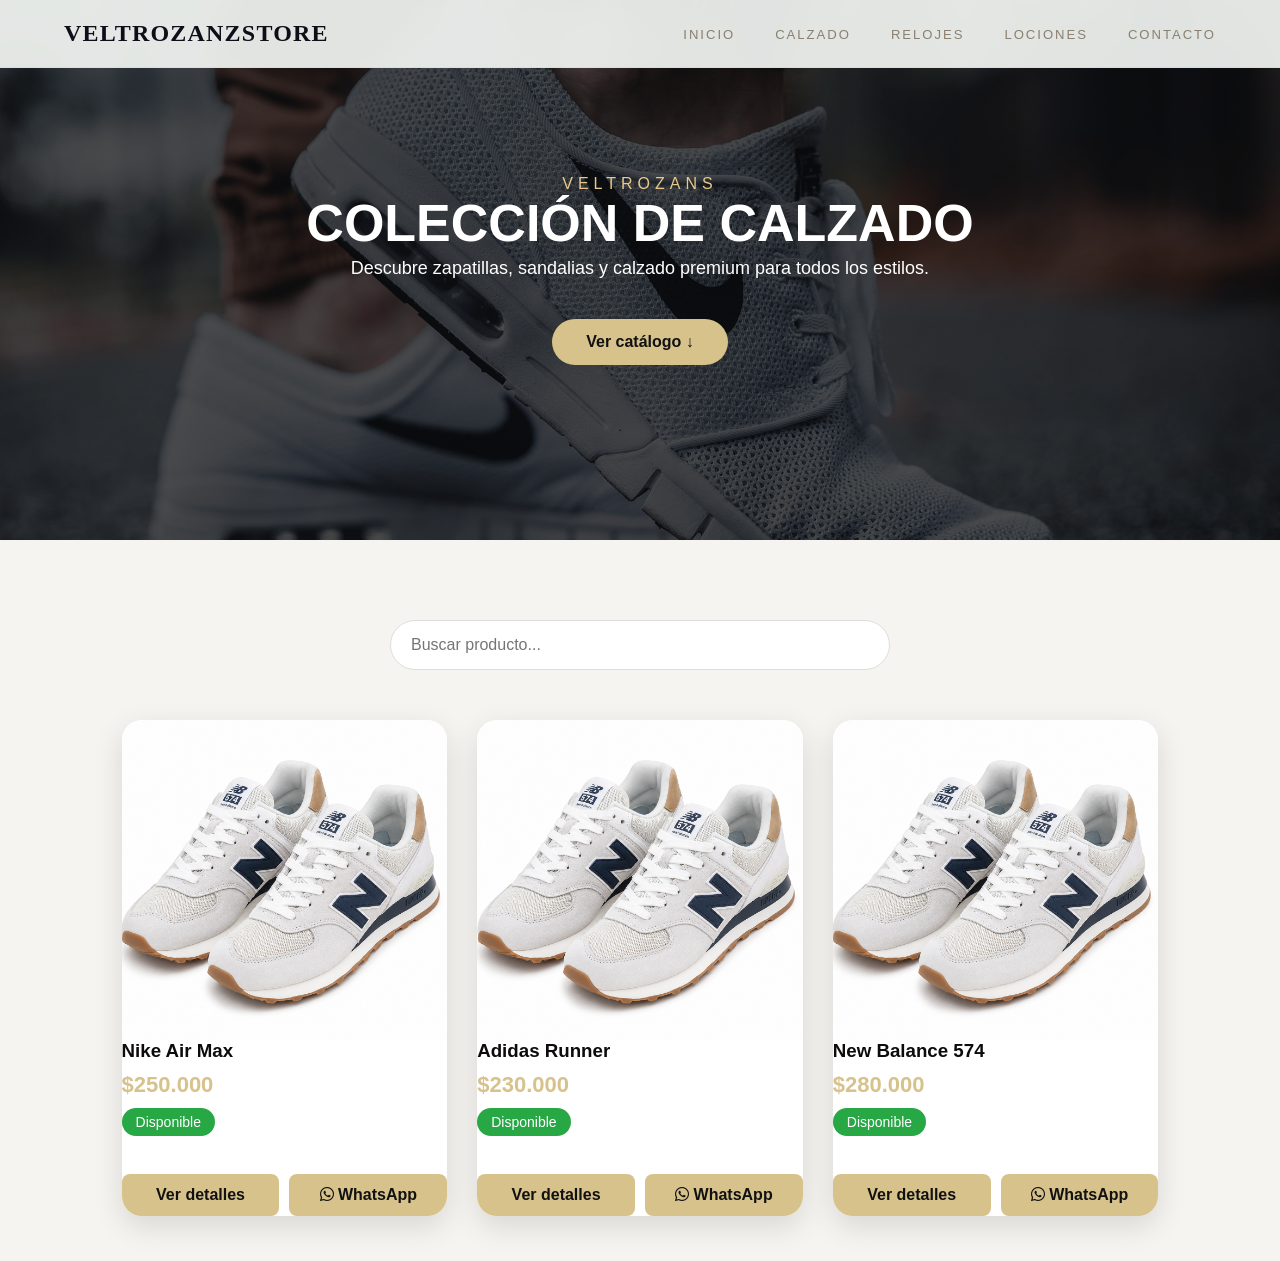
==== calzado.html @ 17fd8019 "Primer commit de VELTROZANS" ====
<!DOCTYPE html>
<html lang="es">

<head>

    <meta charset="UTF-8">

    <meta name="viewport" content="width=device-width, initial-scale=1.0">

    <title>Calzado | Veltrozans</title>

    <link rel="stylesheet" href="style.css">

    <link rel="stylesheet" href="https://cdnjs.cloudflare.com/ajax/libs/font-awesome/6.5.2/css/all.min.css">

</head>

<body>

    <!-- HEADER -->

    <header class="navbar-wrapper">

        <a href="index.html" class="logo">
            VELTROZANZSTORE
        </a>

        <span class="menu-icono" id="menu-btn">
            ☰ Menú
        </span>

        <nav class="navbar" id="menu-nav">

            <ul>

                <li><a href="index.html">Inicio</a></li>

                <li><a href="calzado.html" class="active">Calzado</a></li>

                <li><a href="relojes.html">Relojes</a></li>

                <li><a href="lociones.html">Lociones</a></li>

                <li><a href="contacto.html">Contacto</a></li>

            </ul>

        </nav>

    </header>

    <!-- BANNER -->

    <section class="category-banner">

        <div class="category-content">

            <span>VELTROZANS</span>

            <h1>COLECCIÓN DE CALZADO</h1>

            <p>
                Descubre zapatillas, sandalias y calzado premium para todos los estilos.
            </p>

            <a href="#catalogo" class="btn-banner">
                Ver catálogo ↓
            </a>

        </div>

    </section>

    <!-- CATÁLOGO -->

    <section class="catalogo" id="catalogo">

        <div class="container">

            <div class="buscar">

                <input type="text" placeholder="Buscar producto...">

            </div>

            <div class="productos-grid">

                <article class="producto-card">

                    <img src="images/zapatilla7.png" alt="Nike Air Max">

                    <h3>Nike Air Max</h3>

                    <p>$250.000</p>

                    <span class="disponible">Disponible</span>

                    <div class="producto-btns">

                        <a href="producto.html">Ver detalles</a>

                        <a href="https://wa.me/573145932554?text=Hola,%20quiero%20información%20del%20producto"
                            target="_blank">
                            <i class="fa-brands fa-whatsapp"></i>
                            WhatsApp
                        </a>

                    </div>

                </article>

                <article class="producto-card">

                    <img src="images/zapatilla7.png" alt="Nike Air Max">

                    <h3>Adidas Runner</h3>

                    <p>$230.000</p>

                    <span class="disponible">Disponible</span>

                    <div class="producto-btns">

                        <a href="producto.html">Ver detalles</a>

                        <a href="https://wa.me/573145932554?text=Hola,%20quiero%20información%20del%20producto"
                            target="_blank">
                            <i class="fa-brands fa-whatsapp"></i>
                            WhatsApp
                        </a>

                    </div>

                </article>

                <article class="producto-card">

                    <img src="images/zapatilla7.png" alt="Nike Air Max">

                    <h3>New Balance 574</h3>

                    <p>$280.000</p>

                    <span class="disponible">Disponible</span>

                    <div class="producto-btns">

                        <a href="producto.html">Ver detalles</a>

                        <a href="https://wa.me/573145932554?text=Hola,%20quiero%20información%20del%20producto"
                            target="_blank">
                            <i class="fa-brands fa-whatsapp"></i>
                            WhatsApp
                        </a>

                    </div>

                </article>

            </div>

        </div>

    </section>

    <script src="script.js"></script>

</body>

</html>
---- style.css ----
@import url('https://fonts.googleapis.com/css2?family=Poppins:wght@100;200;300;400;500;600;700;800;900&display=swap');

/* ===== RESET & VARIABLES ===== */
*,
*::before,
*::after {
    margin: 0;
    padding: 0;
    box-sizing: border-box;
}

:root {
    --color-bg: #f6f4f0;
    --color-surface: #e5e6f2;
    --color-card: #ddd9d1;
    --color-accent: #0d0e17;
    --color-accent-light: #e8c98a;
    --color-text: #0e0b0b;
    --color-text-muted: #8a8070;
    --color-border: #71afdc;
    --font-display: 'Playfair Display', serif;
    --font-body: 'DM Sans', sans-serif;
    --transition: all 0.35s cubic-bezier(0.4, 0, 0.2, 1);
}

html {
    scroll-behavior: smooth;
}

body {
    font-family: var(--font-body);
    background-color: var(--color-bg);
    color: var(--color-text);
    overflow-x: hidden;
}

a {
    text-decoration: none;
    color: inherit;
}

img {
    max-width: 100%;
    display: block;
}

.container {
    width: 90%;
    max-width: 1200px;
    margin: 0 auto;
}

/* ===== BOTÓN GLOBAL ===== */
.btn-1 {
    display: inline-block;
    padding: 14px 36px;
    background: transparent;
    border: 1.5px solid var(--color-accent);
    color: var(--color-accent);
    font-family: var(--font-body);
    font-size: 0.85rem;
    font-weight: 500;
    letter-spacing: 0.18em;
    text-transform: uppercase;
    cursor: pointer;
    transition: var(--transition);
    position: relative;
    overflow: hidden;
    color: #111110;
    background: transparent;
}

/*==========================
         CUANDRO RECTANGULAR DEL BOTÓN
===========================*/
.btn-1 {
    background: #d0d6c2;
    color: #202332;
    border: 1px solid #e8c98a;
}

.btn-1::before {
    background: #202332;
}

.btn-1:hover {
    color: #ffffff;
}

.btn-1 span,
.btn-1 {
    position: relative;
    z-index: 1;
}

.btn-1:hover {
    color: var(--color-bg);
}

.btn-1:hover::before {
    transform: translateX(0);
}

/* ===== NAVBAR ===== */
.navbar-wrapper {
    position: fixed;
    top: 0;
    left: 0;
    right: 0;
    z-index: 100;
    padding: 20px 5%;
    display: flex;
    align-items: center;
    justify-content: space-between;
    background: rgba(244, 247, 244, 0.92);
    backdrop-filter: blur(14px);
    -webkit-backdrop-filter: blur(14px);
    border-bottom: 1px solid rgba(176, 196, 216, 0.2);
    transition: var(--transition);
    overflow: visible;
    min-width: 0;
}

.logo {
    font-family: var(--font-display);
    font-size: 1.5rem;
    font-weight: 700;
    color: var(--color-accent);
    letter-spacing: 0.05em;
    z-index: 101;
}

.navbar {
    flex-shrink: 0;
}

.navbar ul {
    list-style: none;
    display: flex;
    gap: 40px;
    flex-wrap: nowrap;
    white-space: nowrap;
}

.navbar ul li a {
    font-size: 0.82rem;
    font-weight: 400;
    letter-spacing: 0.15em;
    text-transform: uppercase;
    color: var(--color-text-muted);
    transition: var(--transition);
    position: relative;
    padding-bottom: 4px;
}

.navbar ul li a::after {
    content: '';
    position: absolute;
    bottom: 0;
    left: 0;
    width: 0;
    height: 1px;
    background: var(--color-accent);
    transition: var(--transition);
}

#menu-toggle {
    position: absolute;
    opacity: 0;
    width: 0;
    height: 0;
    pointer-events: none;
}

/*==========================
        HERO
===========================*/

.header {
    width: 100%;
    min-height: 100vh;
    display: flex;
    justify-content: center;
    align-items: flex-start;
    background:
        linear-gradient(rgba(0, 0, 0, .55), rgba(0, 0, 0, .55)),
        url(images/imagenes/fondo.jpg);
    background-size: cover;
    background-position: center;
    background-repeat: no-repeat;
}

.hero-content {
    position: relative;
    z-index: 2;
    display: flex;
    flex-direction: column;
    justify-content: flex-start;
    align-items: center;
    text-align: center;
    min-height: 100vh;
    padding: 0;
    max-width: 100%;
    width: 100%;
    margin: 0;
}

.hero-logo {
    width: 100%;
    line-height: 0;
    margin-top: 70px;
    /* altura del navbar */
}

.hero-logo img {
    width: 100%;
    max-width: 100%;
    height: auto;
    object-fit: cover;
    display: block;
}

.hero-cta {
    display: flex;
    justify-content: center;
    margin-top: 32px;
}

/* ===== SECCIÓN ZAPATOS ===== */
.shoes {
    position: relative;
    padding: 100px 5%;
    background: var(--color-surface);
    overflow: hidden;
}

.shoes::before {
    content: "";
    position: absolute;
    inset: 0;
    background: url("images/imagenes/fondo-zapatos.jpg") center center;
    background-size: cover;
    background-repeat: no-repeat;
    opacity: .12;
    z-index: 0;
    pointer-events: none;
}

.shoes-container {
    position: relative;
    z-index: 1;
    text-align: center;
}

.section-label {
    display: inline-block;
    font-size: 0.75rem;
    letter-spacing: 0.22em;
    text-transform: uppercase;
    color: var(--color-accent);
    margin-bottom: 16px;
}

.shoes-container h2,
.services-content h2 {
    font-family: var(--font-display);
    font-size: clamp(2rem, 4vw, 3.2rem);
    font-weight: 700;
    margin-bottom: 16px;
    line-height: 1.15;
}

.shoes-container>p,
.services-content>p {
    color: var(--color-text-muted);
    font-size: 1rem;
    max-width: 520px;
    margin: 0 auto 64px;
    line-height: 1.7;
}

/* ===== SLIDER DE ZAPATOS ===== */
.shoes-slider {
    position: relative;
    width: 100%;
    max-width: 560px;
    margin: 0 auto 40px;
}

.slider-track {
    position: relative;
    width: 100%;
    height: 420px;
    border-radius: 20px;
}

.shoes-card {
    position: absolute;
    inset: 0;
    background: var(--color-card);
    border: 1px solid var(--color-border);
    border-radius: 20px;
    padding: 36px 32px 32px;
    text-align: center;
    opacity: 0;
    pointer-events: none;
    transition: opacity 0.65s ease, transform 0.65s ease;
    transform: translateY(12px);
    overflow: hidden;
}

.shoes-card.slide-activa {
    opacity: 1;
    pointer-events: auto;
    transform: translateY(0);
}

.shoes-card:hover {
    box-shadow: 0 20px 48px rgba(7, 7, 7, 0.18);
}

/* ===== IMAGEN EN SLIDER ===== */
.card-img-wrapper {
    width: 100%;
    height: 220px;
    margin: 0 auto 22px;
    overflow: hidden;
    display: flex;
    align-items: center;
    justify-content: center;
    position: relative;
    z-index: 2;
    border-radius: 14px;
}

.shoes-card .card-img {
    width: 100%;
    height: 100%;
    object-fit: contain;
    transition: transform 0.45s ease;
}

.shoes-card:hover .card-img {
    transform: scale(1.06);
}

.shoes-card h3 {
    font-family: var(--font-display);
    font-size: 1.45rem;
    font-weight: 700;
    margin-bottom: 10px;
}

.shoes-card p {
    color: var(--color-text-muted);
    font-size: 0.95rem;
    line-height: 1.65;
}

/* ===== DOTS DEL SLIDER ===== */
.slider-dots {
    display: flex;
    justify-content: center;
    gap: 10px;
    margin-top: 20px;
}

.slider-dot {
    width: 10px;
    height: 10px;
    border-radius: 50%;
    background: var(--color-text-muted);
    cursor: pointer;
    transition: var(--transition);
    border: none;
    padding: 0;
    display: inline-block;
    opacity: 0.5;
}

.slider-dot.activa {
    background: var(--color-accent);
    width: 28px;
    border-radius: 5px;
    opacity: 1;
}

/* ===== BADGE AGOTADO ===== */
.badge-agotado {
    display: none;
    position: absolute;
    top: 14px;
    left: 14px;
    background: #b62e1f;
    color: #fff;
    font-size: 0.72rem;
    font-weight: 700;
    letter-spacing: 0.12em;
    text-transform: uppercase;
    padding: 4px 10px;
    border-radius: 3px;
    z-index: 10;
}

.shoes-card.agotado .badge-agotado {
    display: block;
}

.shoes-card.agotado .card-img-wrapper {
    filter: grayscale(100%);
    opacity: 0.55;
}

.shoes-card.agotado .talla-btn {
    opacity: 0.4;
    cursor: not-allowed;
    pointer-events: none;
}

.shoes-card.agotado .btn-whatsapp {
    background: #9e8c8c;
    cursor: pointer;
}

.shoes-card.agotado .btn-whatsapp:hover {
    background: #e60c0c;
    box-shadow: none;
    transform: none;
}

.shoes-card.agotado {
    border-color: #c0392b55;
}

/* ===== TALLAS ===== */
.tallas {
    margin: 16px 0 12px;
}

.talla-label {
    font-size: 0.78rem;
    letter-spacing: 0.12em;
    text-transform: uppercase;
    color: var(--color-text-muted);
    display: block;
    margin-bottom: 8px;
}

.tallas-group {
    display: flex;
    flex-wrap: wrap;
    gap: 6px;
    justify-content: center;
}

.talla-btn {
    width: 36px;
    height: 36px;
    border: 1.5px solid var(--color-accent);
    background: transparent;
    color: var(--color-accent);
    font-size: 0.78rem;
    font-weight: 600;
    cursor: pointer;
    transition: var(--transition);
    border-radius: 4px;
    font-family: var(--font-body);
}

.talla-btn:hover,
.talla-btn.activa {
    background: var(--color-accent);
    color: var(--color-bg);
}

.talla-alerta {
    font-size: 0.75rem;
    color: #e05c5c;
    margin-top: 6px;
    display: none;
}

.talla-alerta.visible {
    display: block;
}

/* ===== SERVICIOS ===== */
.services {
    padding: 100px 5%;
    background: var(--color-accent);
    position: relative;
    overflow: hidden;
}

.services::before {
    content: '';
    position: absolute;
    inset: 0;
    background: radial-gradient(ellipse at center, rgba(232, 201, 138, 0.08) 0%, transparent 70%);
    pointer-events: none;
}

.services-content {
    text-align: center;
    position: relative;
    z-index: 1;
}

.services-content .section-label {
    color: var(--color-accent-light);
}

.services-content h2 {
    color: #fff;
}

.services-content>p {
    color: rgba(255, 255, 255, 0.6);
    max-width: 520px;
    margin: 0 auto 40px;
}

.services-group {
    display: grid;
    grid-template-columns: repeat(3, 1fr);
    gap: 24px;
    margin: 56px 0;
}

.service-card {
    padding: 48px 32px;
    border: 1px solid rgba(232, 201, 138, 0.25);
    background: rgba(255, 255, 255, 0.04);
    transition: var(--transition);
    position: relative;
    overflow: hidden;
    border-radius: 2px;
}

.service-card::before {
    content: '';
    position: absolute;
    bottom: 0;
    left: 0;
    right: 0;
    height: 2px;
    background: var(--color-accent-light);
    transform: scaleX(0);
    transition: var(--transition);
}

.service-card:hover {
    background: rgba(232, 201, 138, 0.08);
    border-color: rgba(232, 201, 138, 0.5);
    transform: translateY(-6px);
}

.service-card:hover::before {
    transform: scaleX(1);
}

.service-icon {
    width: 52px;
    height: 52px;
    margin: 0 auto 24px;
    opacity: 0.9;
    transition: var(--transition);
    filter: invert(80%) sepia(40%) saturate(400%) hue-rotate(5deg);
}

.service-card:hover .service-icon {
    opacity: 1;
    transform: scale(1.1);
}

.service-card h3 {
    font-family: var(--font-display);
    font-size: 1.15rem;
    font-weight: 600;
    letter-spacing: 0.05em;
    color: #fff;
}

/* ===== BARRA INFERIOR PEQUEÑA ===== */
.footer {
    padding: 40px 5%;
    border-top: 1px solid rgba(232, 201, 138, 0.2);

    background: linear-gradient(180deg,
            #4242c4 0%,
            #e2e3e7 100%);
}

.footer-logo {
    font-family: var(--font-display);
    font-size: 1.4rem;
    font-weight: 700;
    color: var(--color-accent-light);
    letter-spacing: 0.1em;
}

/*===TEXTO DE COPYRIGHT===*/
.footer p {
    font-size: 0.8rem;
    color: rgba(8, 8, 8, 0.6);
}

/* ===== TEXTO DE VISITAS ===== */
.footer-visitas {
    font-size: 0.85rem;
    color: rgba(14, 4, 4, 0.6);
    letter-spacing: 0.08em;

}

.footer-visitas span {
    color: var(--color-accent-light);
    font-weight: 700;
    font-size: 1rem;
}

/* ===== BOTÓN WHATSAPP ===== */
.shoes-card .btn-whatsapp {
    display: flex;
    align-items: center;
    justify-content: center;
    gap: 8px;
    width: 100%;
    margin-top: 16px;
    padding: 12px;
    background: #25D366;
    color: #fff;
    font-size: 0.8rem;
    font-weight: 600;
    letter-spacing: 0.05em;
    border-radius: 4px;
    transition: background 0.3s, transform 0.2s;
    cursor: pointer;
}

.shoes-card .btn-whatsapp:hover {
    background: #1ebe5d;
    transform: translateY(-2px);
    box-shadow: 0 8px 20px rgba(37, 211, 102, 0.35);
}

.shoes-card .btn-whatsapp svg {
    fill: #fff;
    flex-shrink: 0;
}

/* ===== ANIMACIONES ===== */
@keyframes fadeUp {
    from {
        opacity: 0;
        transform: translateY(30px)
    }

    to {
        opacity: 1;
        transform: translateY(0)
    }
}

@keyframes fadeIn {
    from {
        opacity: 0
    }

    to {
        opacity: 0.9
    }
}

@keyframes lineGrow {
    from {
        height: 0
    }

    to {
        height: 160px
    }
}

/* ===== RESPONSIVE ===== */
@media (max-width: 900px) {

    .services-group {
        grid-template-columns: repeat(2, 1fr);
    }

    .hero-image {
        display: none;
    }

    .hero-content {
        max-width: 100%;
    }
}

/* FUERA del @media — línea antes del 240 */
.menu-icono {
    display: none;
}

@media (max-width: 640px) {
    .menu-icono {
        display: block;
        cursor: pointer;
    }

    .navbar-wrapper {
        padding: 14px 5%;
    }

    .navbar {
        position: fixed;
        top: 0;
        right: -100%;
        width: 75%;
        height: 100vh;
        background: var(--color-surface);
        border-left: 1px solid var(--color-border);
        display: flex;
        align-items: center;
        justify-content: center;
        transition: var(--transition);
        z-index: 200;        /* ← antes era 100, ahora 200 */
    }

    .navbar ul {
        flex-direction: column;
        gap: 32px;
        text-align: center;
    }

    .navbar ul li a {
        font-size: 1rem;
    }

    .services-group {
        grid-template-columns: 1fr;
    }

    .slider-track {
        height: 370px;
    }

    .card-img-wrapper {
        height: 180px;
    }

    .footer {
        flex-direction: column;
        gap: 12px;
        text-align: center;
    }
}

/* ===== BOTÓN FLOTANTE WHATSAPP ===== */
.whatsapp-float {
    position: fixed;
    bottom: 28px;
    right: 28px;
    width: 60px;
    height: 60px;
    background: #25D366;
    border-radius: 50%;
    display: flex;
    align-items: center;
    justify-content: center;
    box-shadow: 0 4px 20px rgba(37, 211, 102, 0.5);
    z-index: 999;
    transition: transform 0.3s ease, box-shadow 0.3s ease;
}

.whatsapp-float:hover {
    transform: scale(1.1);
    box-shadow: 0 6px 28px rgba(37, 211, 102, 0.7);
}

/*==============================
    NUESTRA COLECCIÓN
==============================*/

.collection {
    padding: 100px 5%;
    background: #f8f6f2;
}

.collection .container {
    max-width: 1200px;
    margin: auto;
}

.collection h2 {
    font-size: 48px;
    margin: 15px 0;
    color: #111;
}

.collection-text {
    font-size: 18px;
    color: #6b6b6b;
    max-width: 650px;
    line-height: 1.7;
}

.collection-grid {
    margin-top: 70px;
    display: grid;
    grid-template-columns: repeat(3, 1fr);
    gap: 30px;
}

.collection-card {
    position: relative;
    height: 420px;
    border-radius: 18px;
    overflow: hidden;
    text-decoration: none;
    box-shadow: 0 18px 35px rgba(0, 0, 0, .12);
    transition: .4s ease;
}

.collection-card img {
    width: 100%;
    height: 100%;
    object-fit: cover;
    transition: .5s ease;
}

.collection-overlay {
    position: absolute;
    inset: 0;
    display: flex;
    flex-direction: column;
    justify-content: flex-end;
    padding: 30px;
    background: linear-gradient(transparent 30%,
            rgba(0, 0, 0, .78));
}

.collection-overlay h3 {
    color: #fff;
    font-size: 34px;
    margin-bottom: 8px;
}

.collection-overlay p {
    color: #ddd;
    margin-bottom: 12px;
}

.collection-overlay span {
    color: #e8c98a;
    font-weight: 600;
    letter-spacing: 1px;
}

.collection-card:hover {
    transform: translateY(-10px);
}

.collection-card:hover img {
    transform: scale(1.08);
}

@media(max-width:900px) {

    .collection-grid {
        grid-template-columns: 1fr;
    }

    .collection-card {
        height: 320px;
    }
}

/*====================================
        BANNER CATEGORÍA
=====================================*/

.category-banner {

    height: 45vh;

    background:
        linear-gradient(rgba(0, 0, 0, .45), rgba(0, 0, 0, .45)),
        url("images/calzado1.jpg") center center/cover;
    position: relative;

    display: flex;

    justify-content: center;

    align-items: center;

}

.category-banner::before {

    content: "";

    position: absolute;

    inset: 0;

    background: rgba(0, 0, 0, .45);

}

.category-content {

    position: relative;

    text-align: center;

    color: #fff;

    z-index: 2;

}

.category-content span {

    letter-spacing: 5px;

    text-transform: uppercase;

    color: #e8c98a;

}

.category-content h1{
    font-size:52px;
}

.category-content p{
    font-size:18px;
}

/*==================================================
        BANNER CATEGORÍA
==================================================*/

.category-banner {

    height: 60vh;

    background:
        linear-gradient(rgba(0, 0, 0, .45), rgba(0, 0, 0, .45)),
        url("images/calzado1.jpg");

    background-size: cover;

    background-position: center;

    display: flex;

    justify-content: center;

    align-items: center;

}

.category-content {

    text-align: center;

    color: #fff;

}

.category-content span {

    color: #e8c98a;

    letter-spacing: 5px;

    text-transform: uppercase;

}

.category-content p {

    max-width: 650px;

    font-size: 18px;

    margin: auto;

    line-height: 1.7;

}

.btn-banner{

    display:inline-block;

    margin-top:35px;

    padding:14px 34px;

    background:#d6c28a;

    color:#111;

    text-decoration:none;

    border-radius:40px;

    font-weight:600;

    transition:.3s;

}

.btn-banner:hover{

    background:#fff;

    transform:translateY(-3px);

}
.catalogo{
    padding:45px 5%;
}

.catalogo-header{

    text-align:center;

    margin-bottom:40px;

}

.catalogo-header h2{

    font-size:42px;

    margin:15px 0;

}

.catalogo-header p{

    color:#777;

}

.buscar{

    max-width:500px;

    margin:35px auto;

}

.buscar input{

    width:100%;

    padding:15px 20px;

    border:1px solid #ddd;

    border-radius:40px;

    font-size:16px;

    outline:none;

}

.filtros{

    display:flex;

    justify-content:center;

    gap:15px;

    flex-wrap:wrap;

    margin-top:30px;

}

.filtro-btn{

    padding:12px 24px;

    border:none;

    background:#eee;

    border-radius:40px;

    cursor:pointer;

    transition:.3s;

}

.filtro-btn:hover{

    background:#d6c28a;

    color:#fff;

}

.filtro-btn.active{

    background:#d6c28a;

    color:#fff;

}

.productos-grid{
    display:grid;
    grid-template-columns:repeat(auto-fit,minmax(300px,1fr));
    gap:30px;
    margin-top:50px;
}

.producto-card{
    background:#fff;
    border-radius:20px;
    overflow:hidden;
    box-shadow:0 10px 30px rgba(0,0,0,.12);
    transition:.3s;
}

.producto-card img{
    width:100%;
    height:320px;
    object-fit:cover;
    display:block;
}

.producto-info{
    padding:20px;
}

.producto-info h3{
    font-size:28px;
    margin-bottom:10px;
}

.producto-info p{
    margin:8px 0;
}

.producto-btns{
    display:flex;
    gap:10px;
    margin-top:20px;
}

.producto-btns a{
    flex:1;
    text-align:center;
    text-decoration:none;
    padding:12px;
    border-radius:8px;
    background:#d6c28a;
    color:#111;
    font-weight:600;
}

/*===COLOR DE PRECIO DE PRODUCTO TENIS===*/
.producto-card p{

    font-size:22px;

    color:#d6c28a;

    font-weight:700;

    margin:10px 0;

}

/*===BOTÓN DISPONIBLE ===*/
.disponible{

    display:inline-block;

    padding:6px 14px;

    background:#28a745;

    color:#fff;

    border-radius:30px;

    font-size:14px;

    margin-bottom:18px;

}

.producto-info{

    padding:22px;

}

.producto-detalle{

    width:90%;

    max-width:1200px;

    margin:80px auto;

    display:grid;

    grid-template-columns:1fr 1fr;

    gap:60px;

    align-items:center;

}

.producto-imagen img{

    width:100%;

    border-radius:20px;

    box-shadow:0 15px 35px rgba(0,0,0,.15);

}

.marca{

    color:#d6c28a;

    letter-spacing:4px;

    font-weight:bold;

}

.producto-info h1{

    font-size:50px;

    margin:20px 0;

}

.producto-info h2{

    color:#d6c28a;

    margin-bottom:20px;

}

.tallas{

    display:flex;

    gap:10px;

    margin:20px 0;

    flex-wrap:wrap;

}

.tallas button{

    width:50px;

    height:50px;

    border:1px solid #ccc;

    background:#fff;

    cursor:pointer;

    border-radius:10px;

    transition:.3s;

}

.tallas button:hover{

    background:#d6c28a;

    color:#fff;

}

.btn-whatsapp{

    display:inline-block;

    margin-top:30px;

    background:#25D366;

    color:#fff;

    padding:16px 35px;

    border-radius:40px;

    text-decoration:none;

    font-weight:bold;

}
.tallas button.activa{

    background:#53cc59;

    color:#0e0d0d;

    border-color:#f3b50b;

}
.tallas button:hover{

    background:#d6c28a;

    color:#fff;

}

/* En la sección de producto-detalle */
.producto-detalle .talla-btn {
    width: 50px;
    height: 50px;
    border: 1px solid #ccc;
    background: #fff;
    cursor: pointer;
    border-radius: 10px;
    transition: .3s;
    font-size: 0.9rem;
    font-weight: 600;
}

.producto-detalle .talla-btn:hover,
.producto-detalle .talla-btn.activa {
    background: #d6c28a;
    color: #fff;
    border-color: #d6c28a;
}
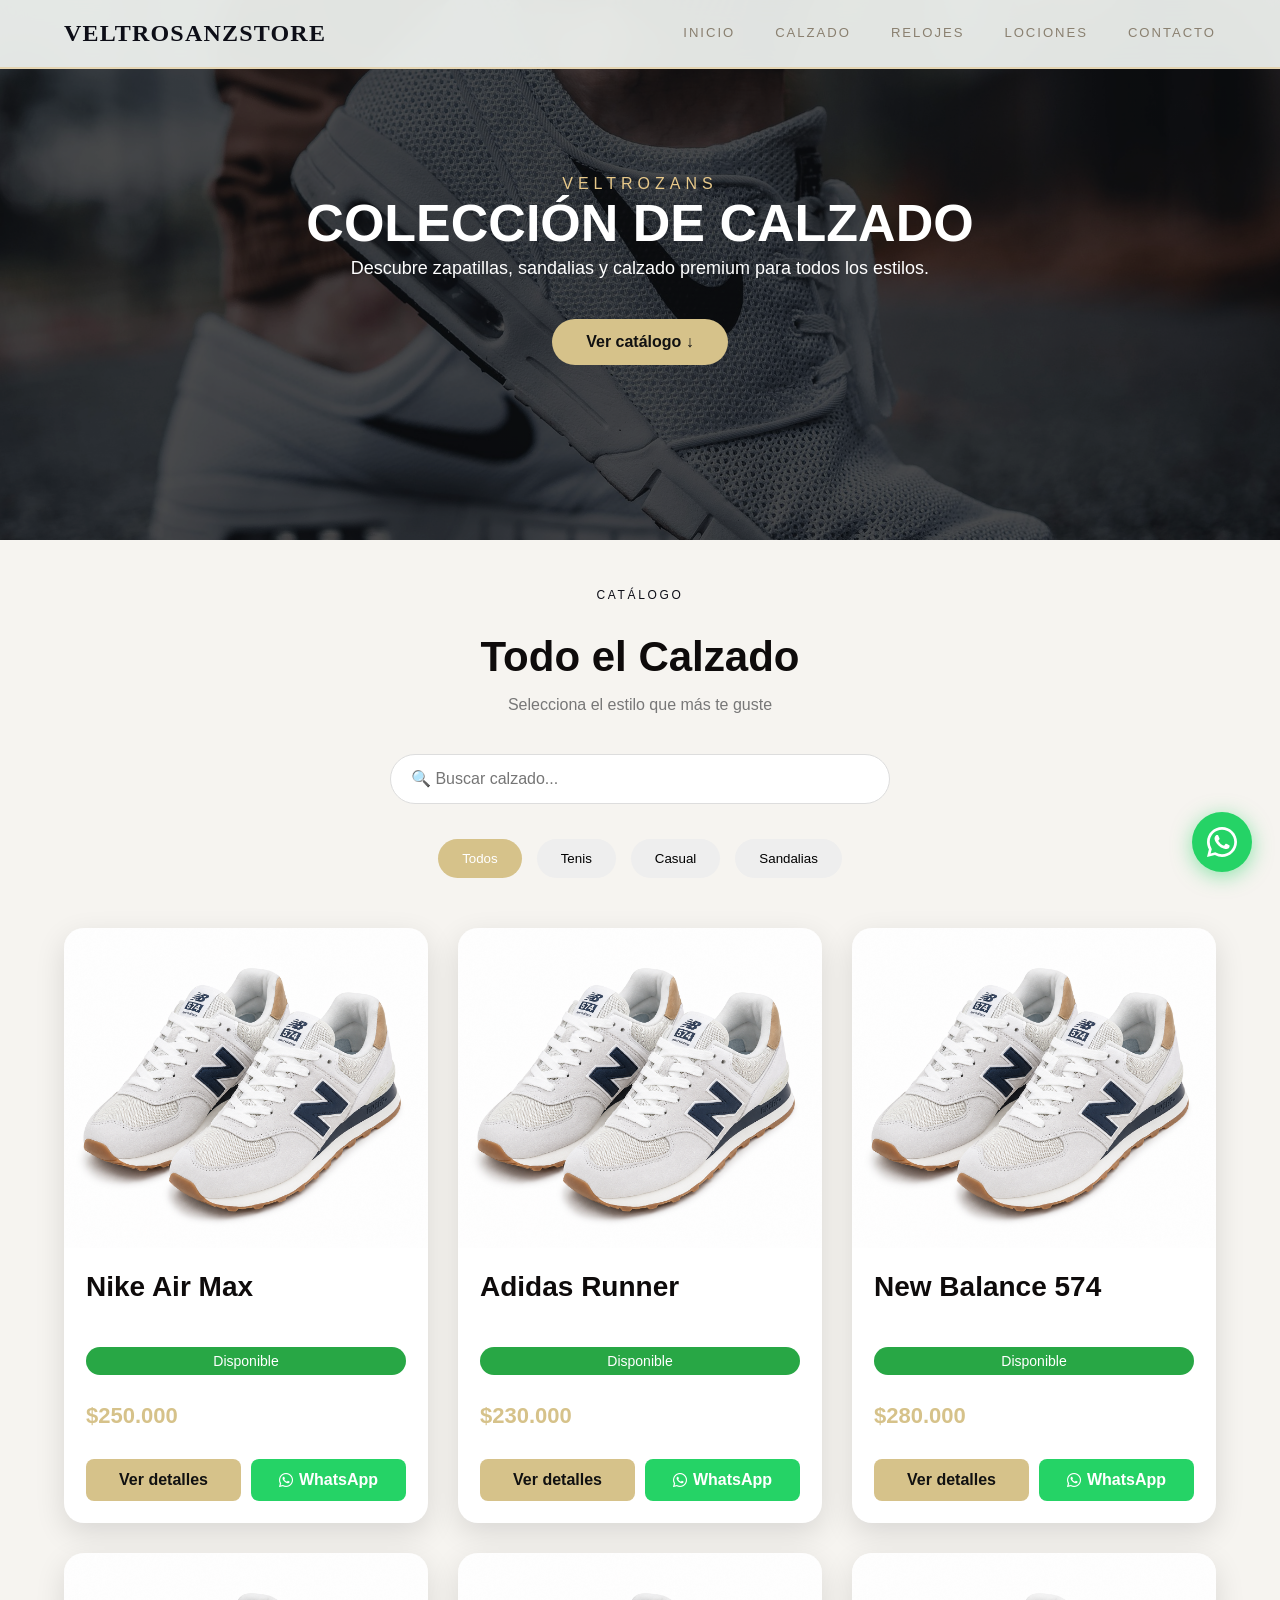
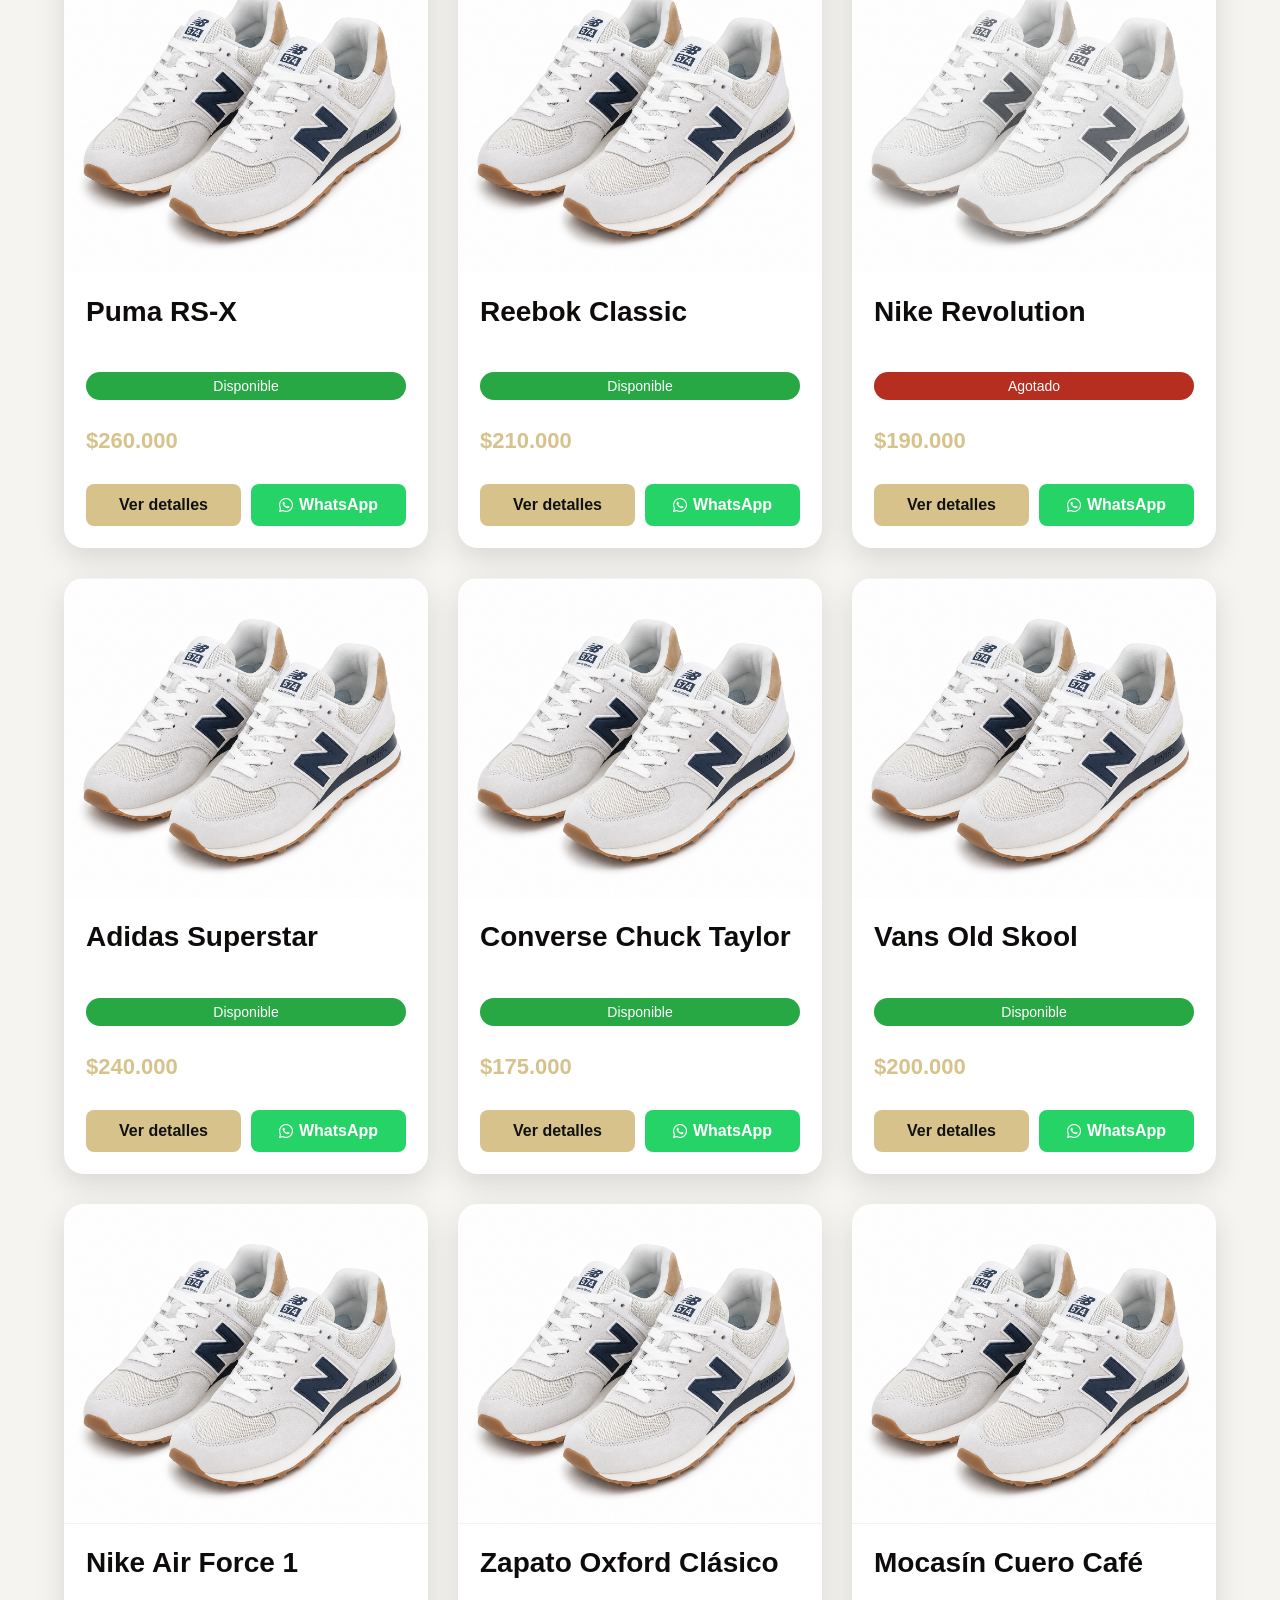
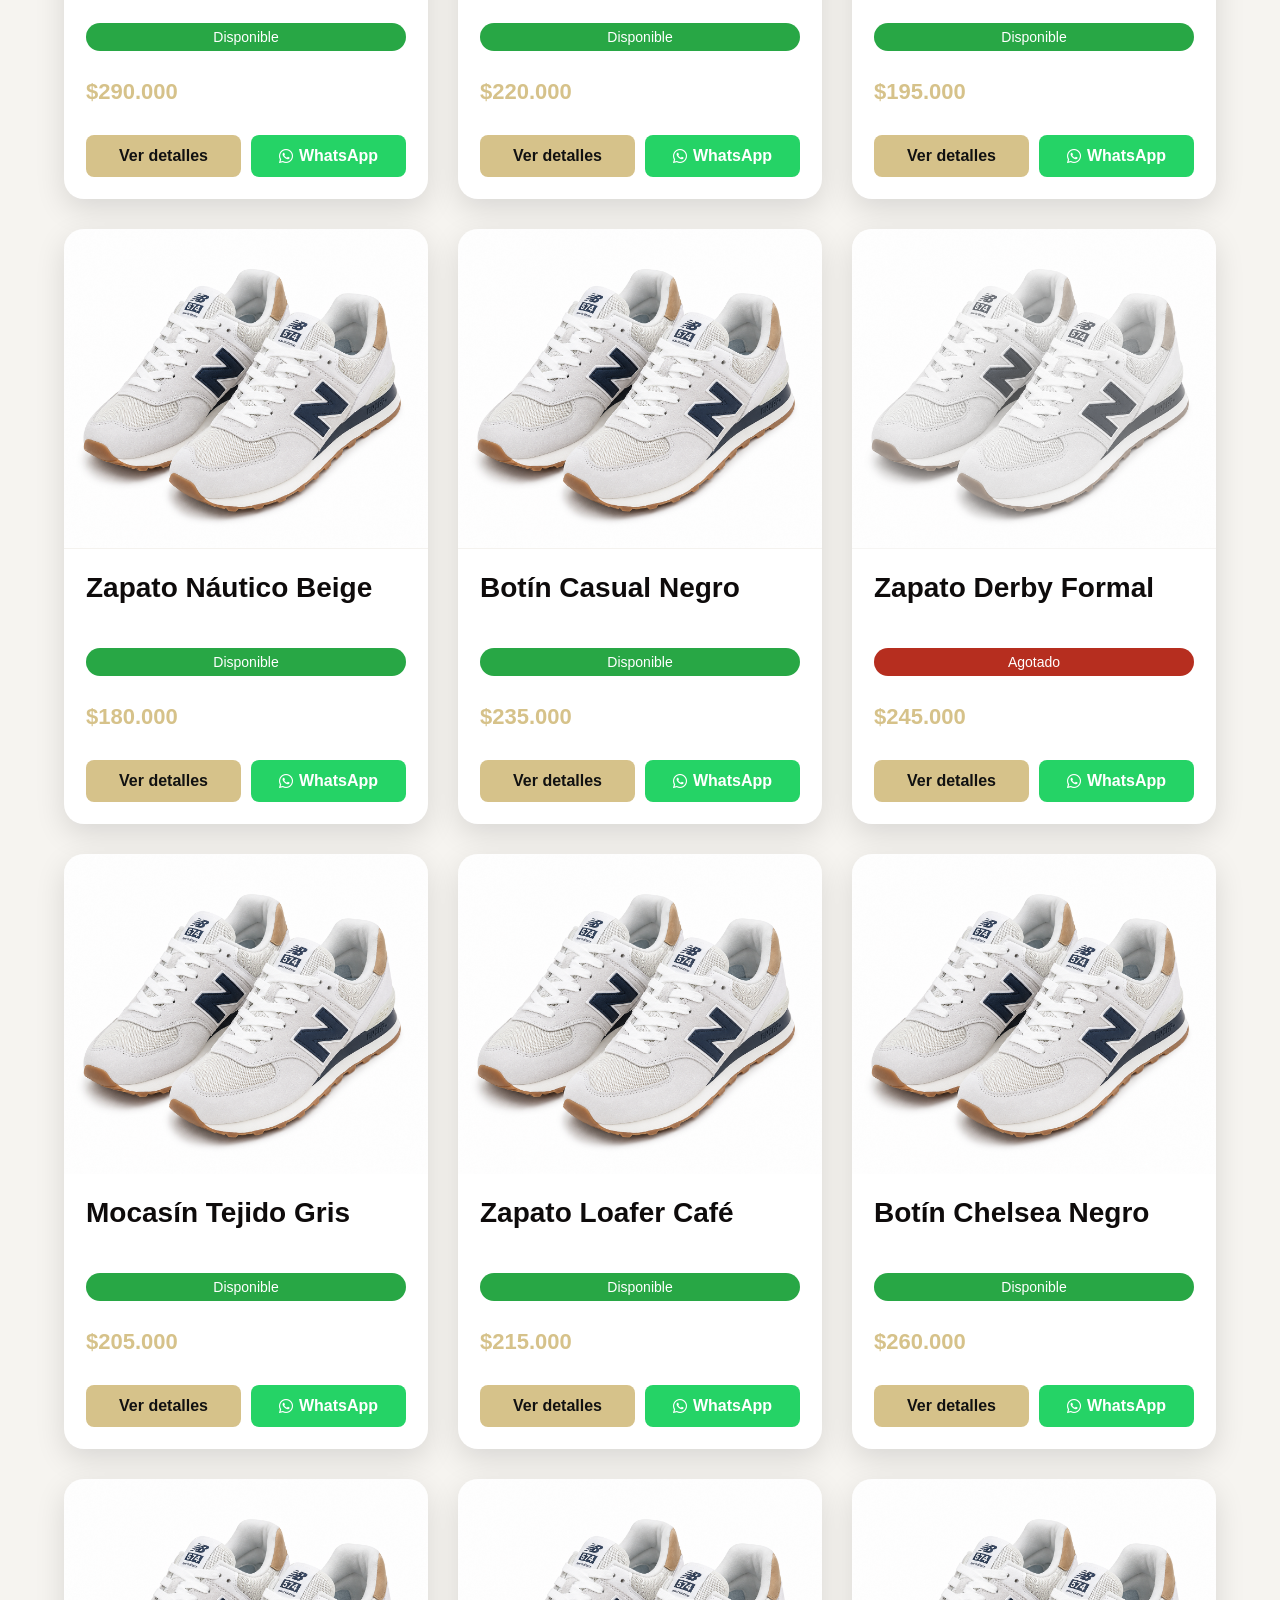
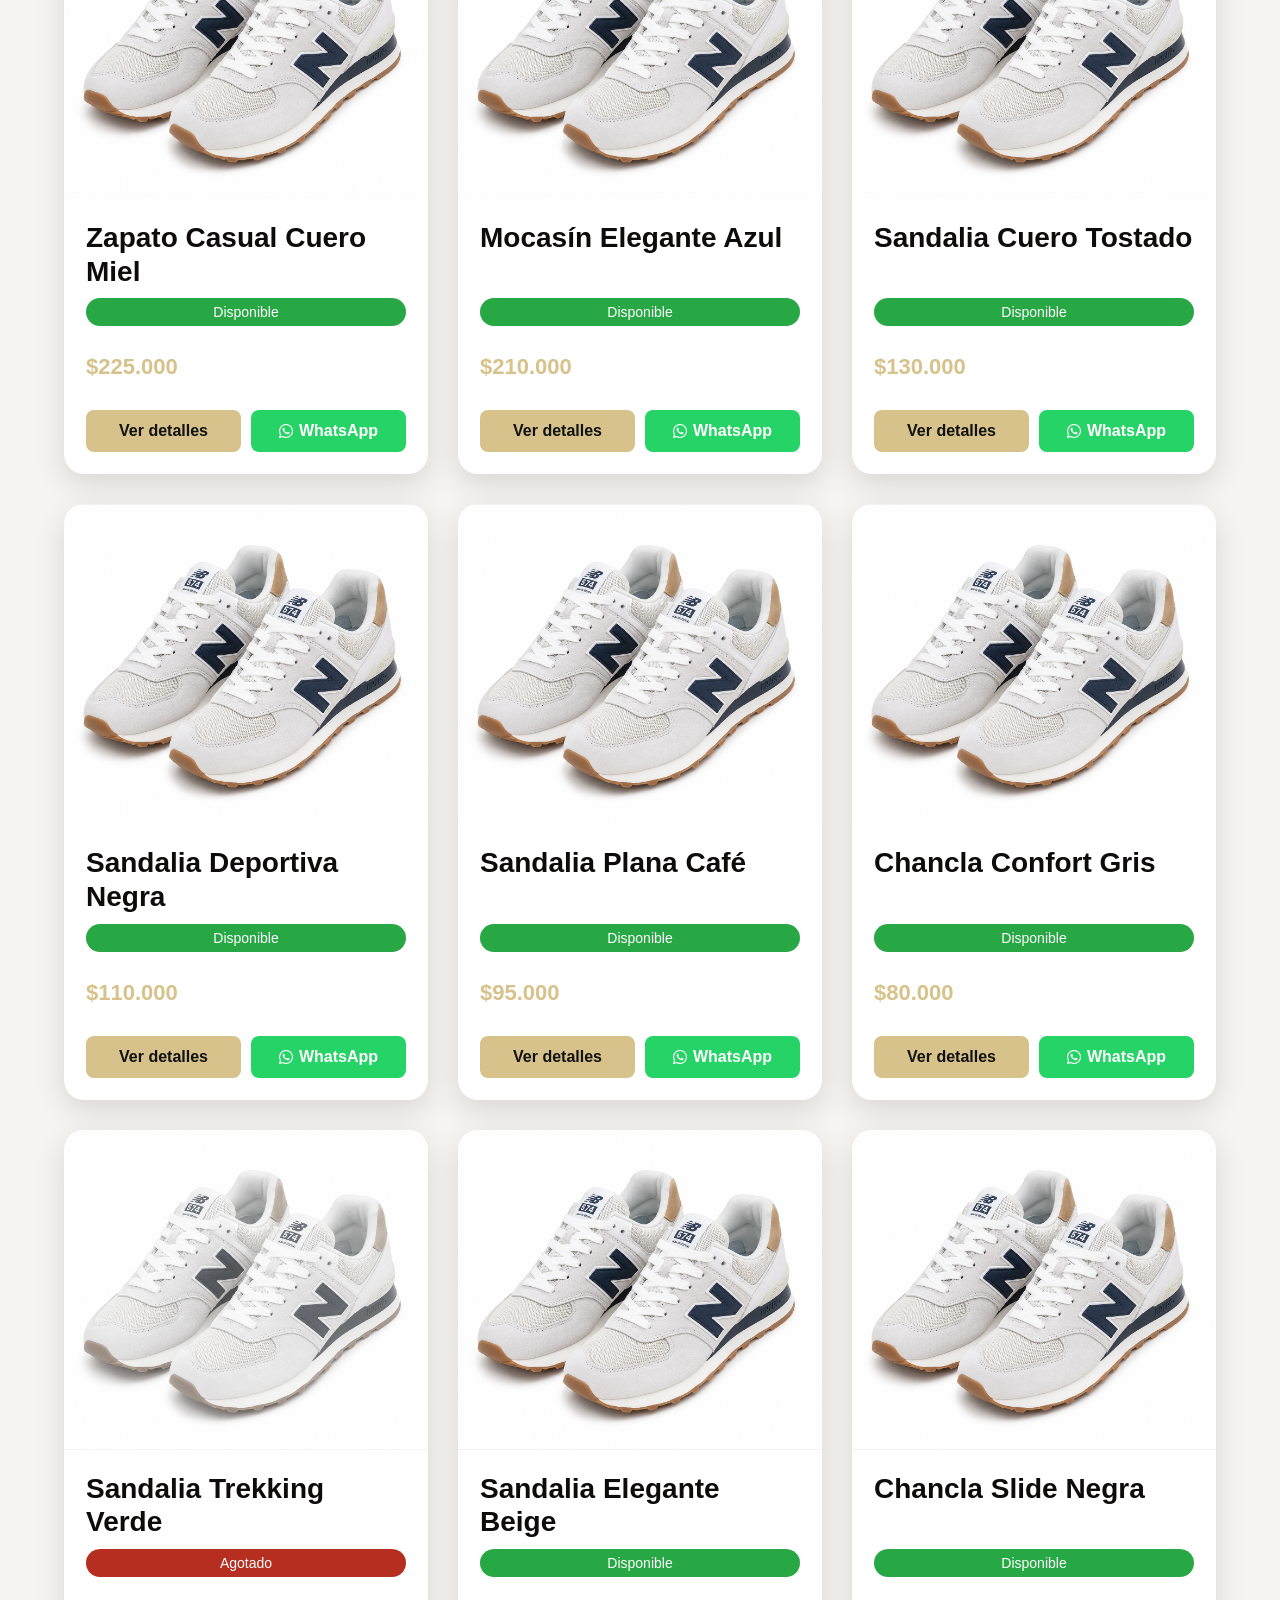
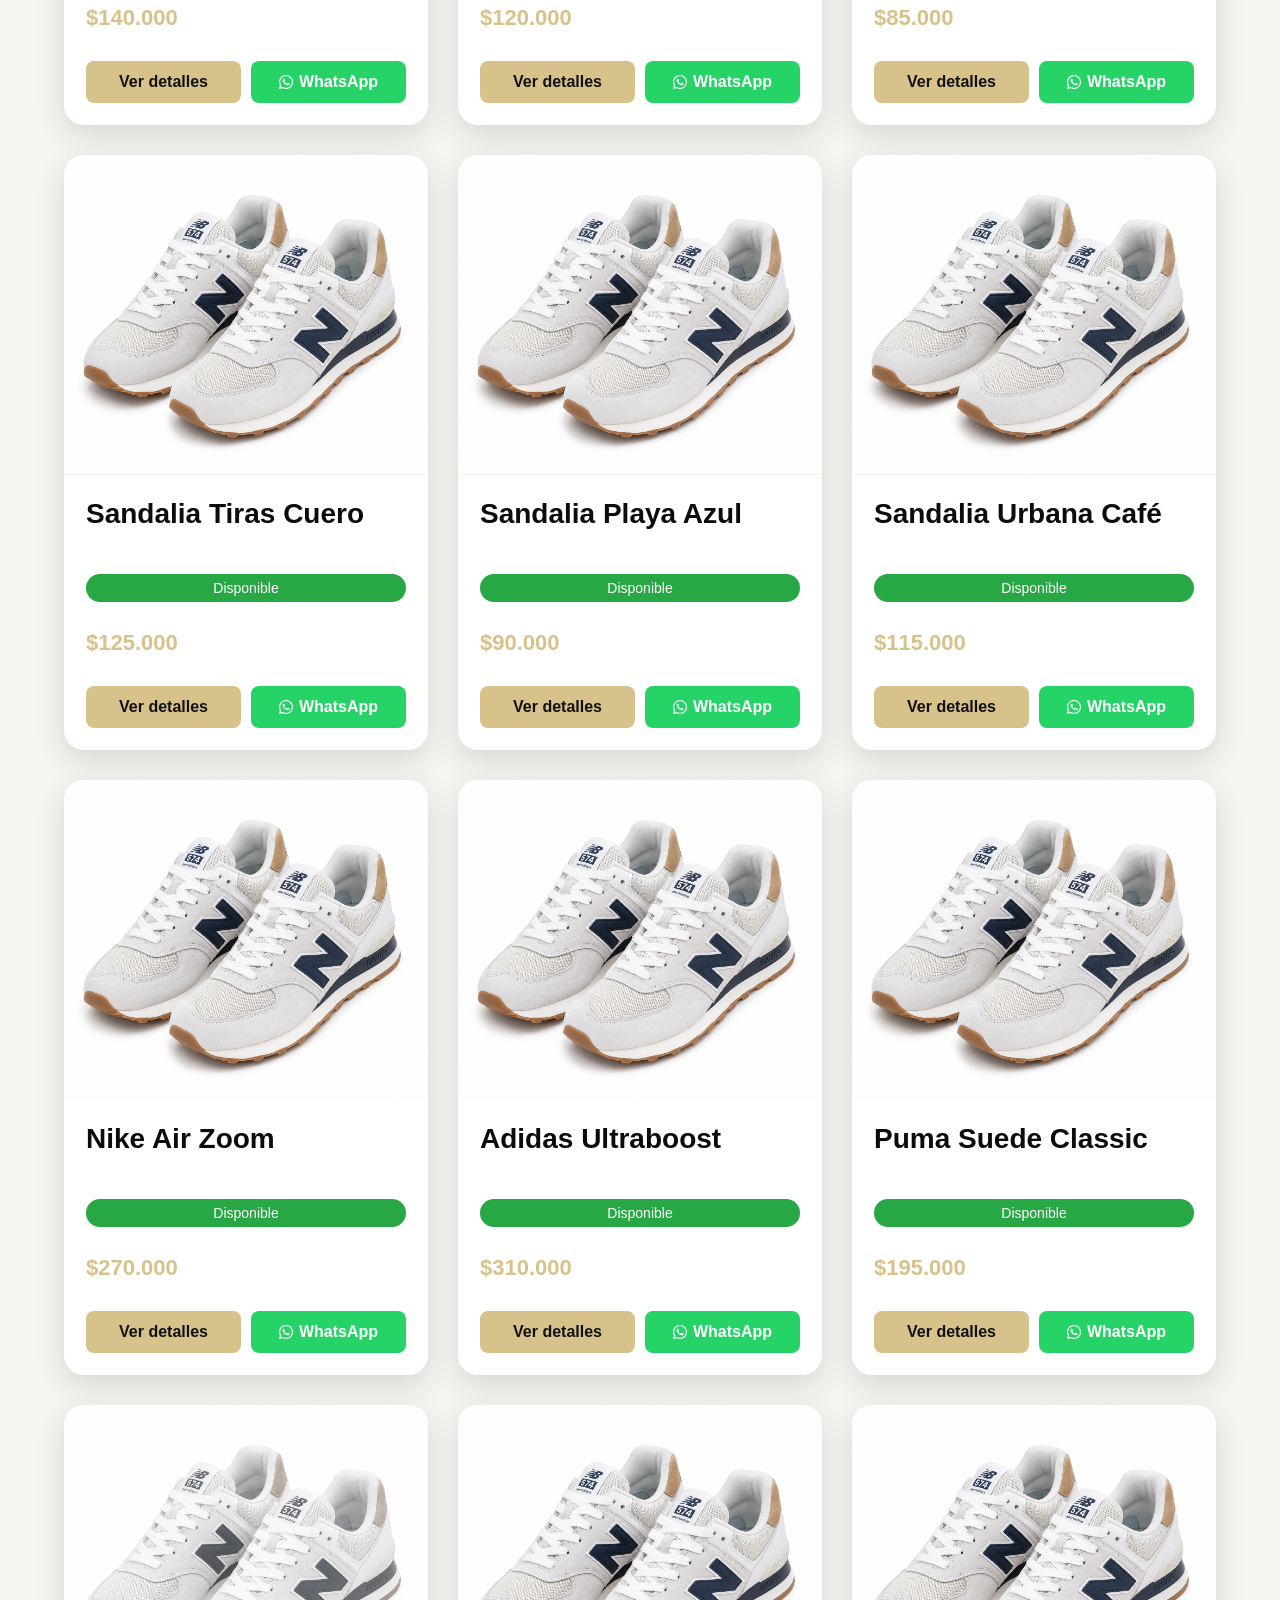
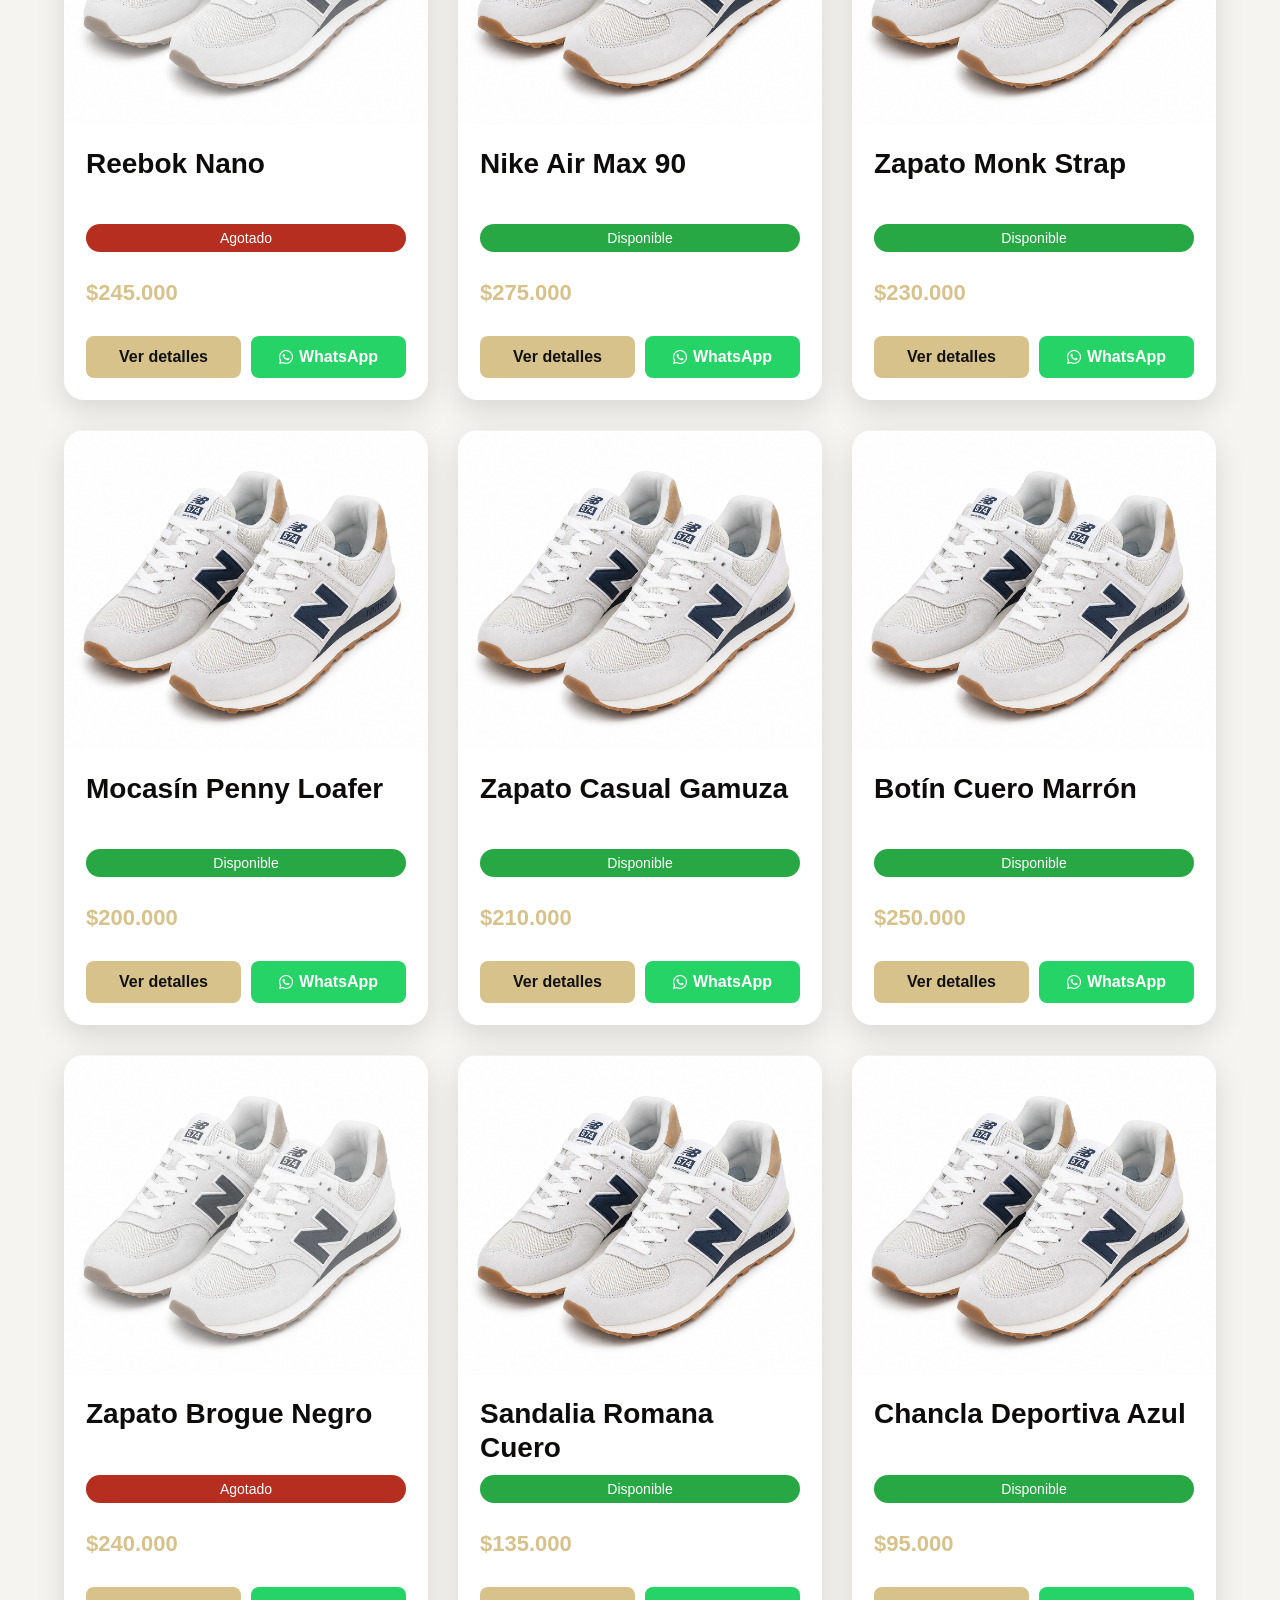
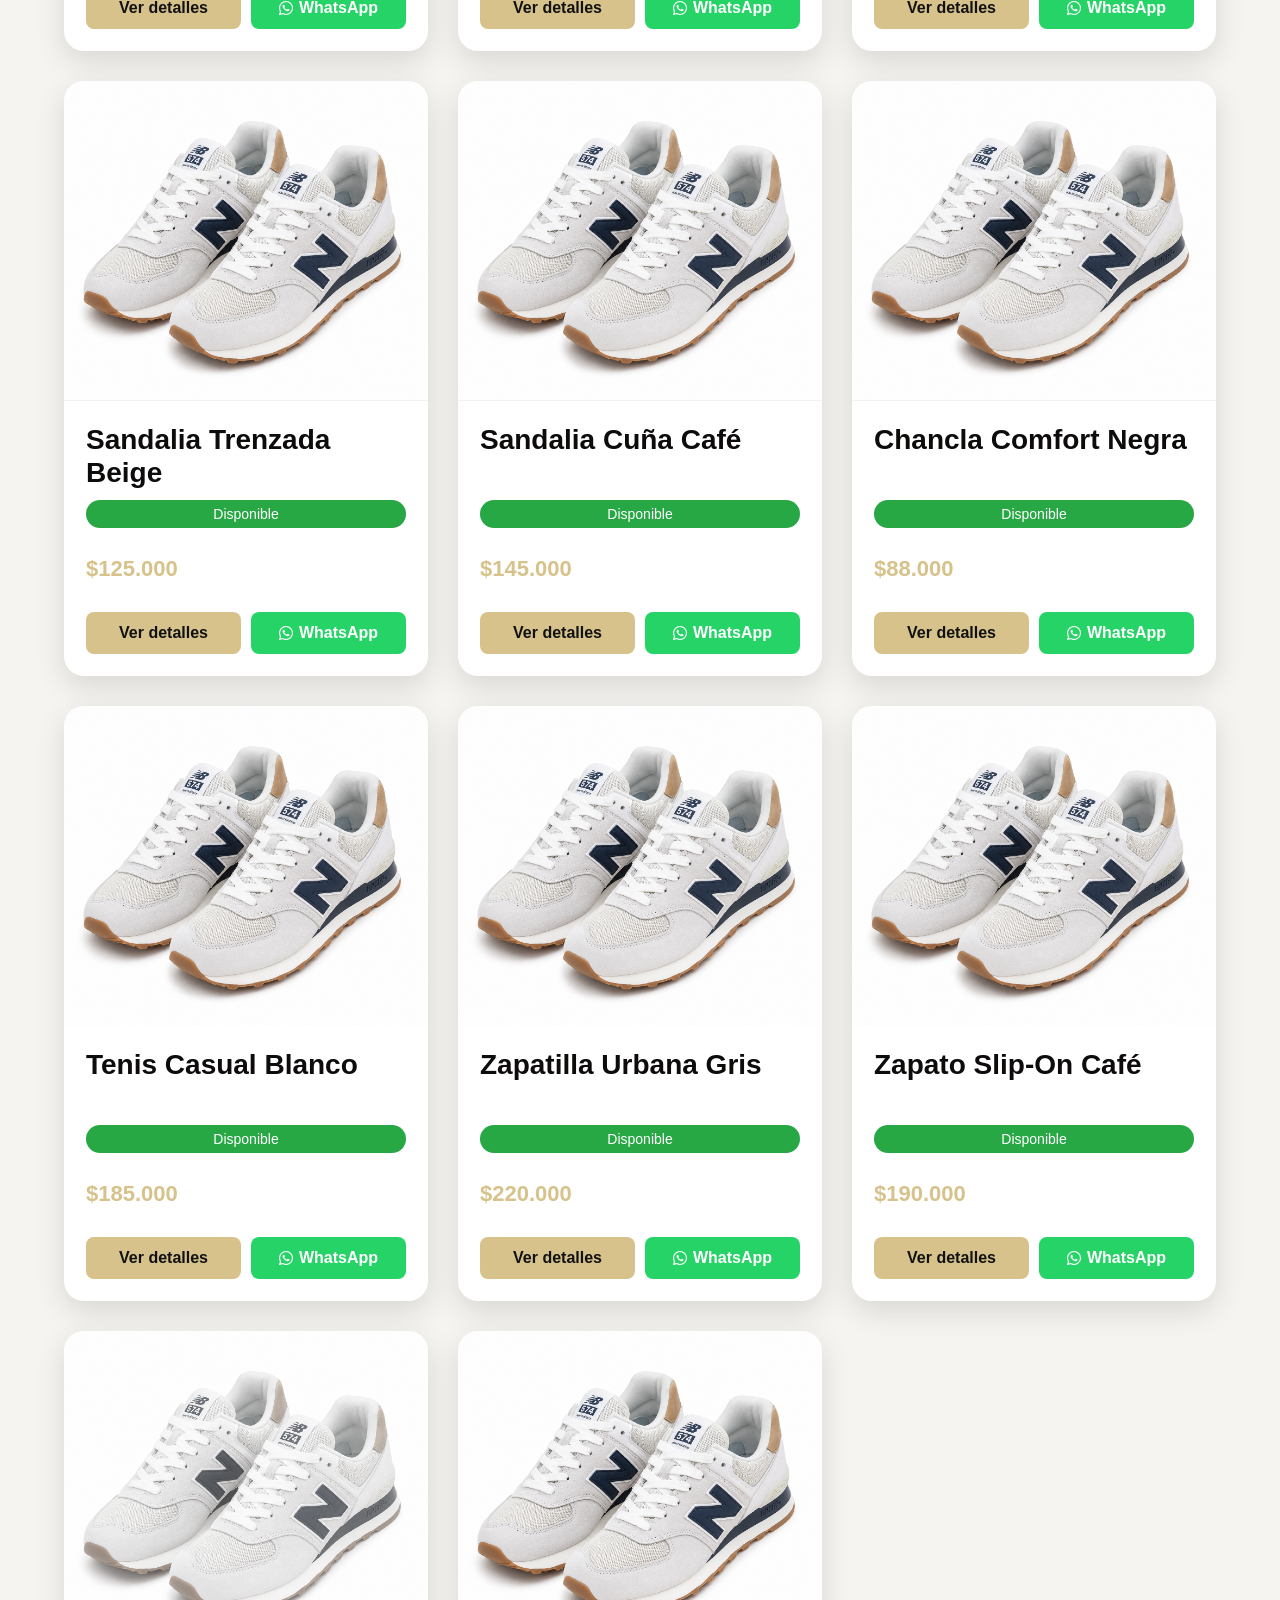
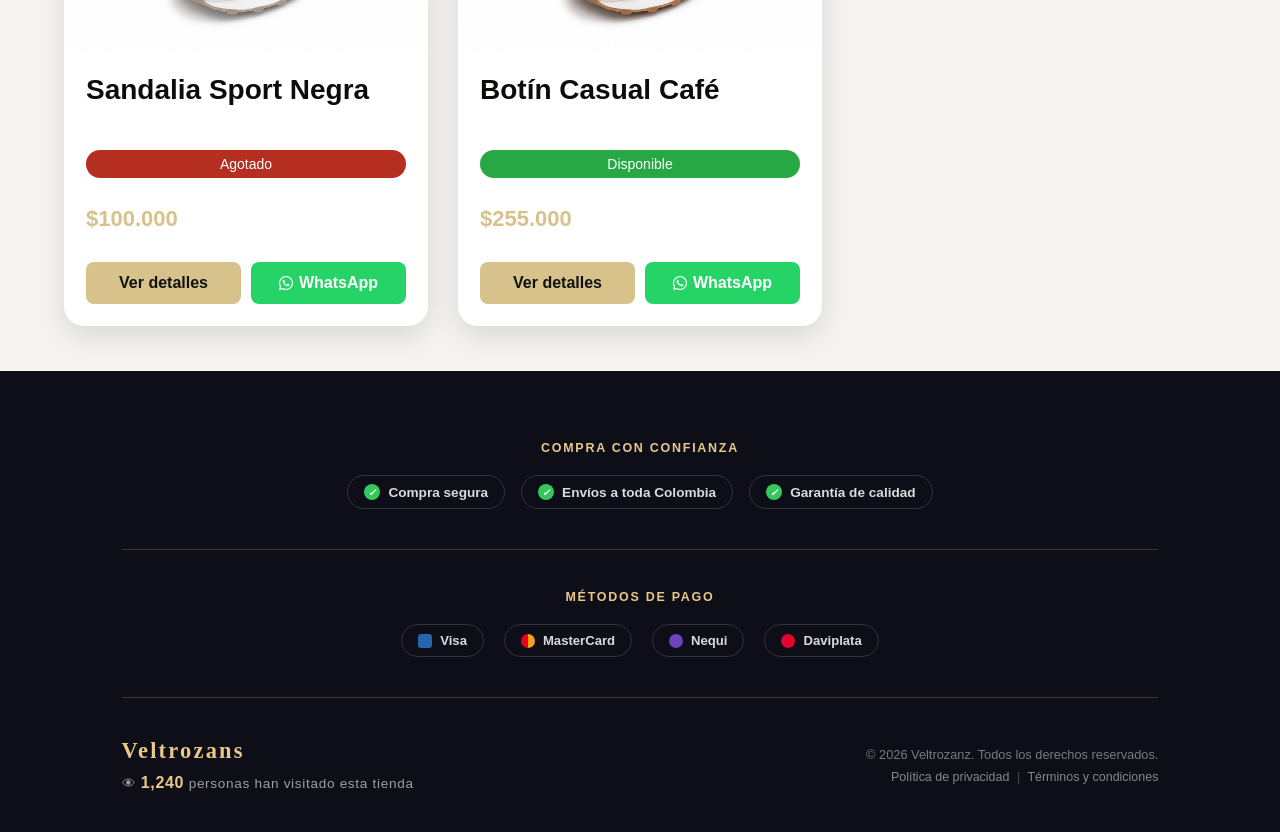
==== commit 79e9ac1c: "Descripción de los cambios" ====
--- a/calzado.html
+++ b/calzado.html
@@ -2,169 +2,124 @@
 <html lang="es">
 
 <head>
-
     <meta charset="UTF-8">
-
     <meta name="viewport" content="width=device-width, initial-scale=1.0">
-
     <title>Calzado | Veltrozans</title>
-
     <link rel="stylesheet" href="style.css">
-
     <link rel="stylesheet" href="https://cdnjs.cloudflare.com/ajax/libs/font-awesome/6.5.2/css/all.min.css">
-
 </head>
 
 <body>
-
-    <!-- HEADER -->
-
+    <!-- ===== NAVBAR ===== -->
     <header class="navbar-wrapper">
-
-        <a href="index.html" class="logo">
-            VELTROZANZSTORE
-        </a>
-
-        <span class="menu-icono" id="menu-btn">
-            ☰ Menú
-        </span>
-
-        <nav class="navbar" id="menu-nav">
-
+        <a href="index.html" class="logo">VELTROSANZSTORE</a>
+        <span class="menu-icono" id="menu-btn">☰ Menú</span>
+        <nav class="navbar" id="menu-nav" aria-label="Navegación principal">
             <ul>
-
                 <li><a href="index.html">Inicio</a></li>
-
                 <li><a href="calzado.html" class="active">Calzado</a></li>
-
                 <li><a href="relojes.html">Relojes</a></li>
-
                 <li><a href="lociones.html">Lociones</a></li>
-
-                <li><a href="contacto.html">Contacto</a></li>
-
+                <li><a href="https://wa.me/573118378752" target="_blank">Contacto</a></li>
             </ul>
-
         </nav>
-
     </header>
 
-    <!-- BANNER -->
+    <!-- ===== BANNER ===== -->
+    <section class="category-banner">
+        <div class="category-content">
+            <span>VELTROZANS</span>
+            <h1>COLECCIÓN DE CALZADO</h1>
+            <p>Descubre zapatillas, sandalias y calzado premium para todos los estilos.</p>
+            <a href="#catalogo" class="btn-banner">Ver catálogo ↓</a>
+        </div>
+    </section>
 
-    <section class="category-banner">
-
-        <div class="category-content">
-
-            <span>VELTROZANS</span>
-
-            <h1>COLECCIÓN DE CALZADO</h1>
-
-            <p>
-                Descubre zapatillas, sandalias y calzado premium para todos los estilos.
-            </p>
-
-            <a href="#catalogo" class="btn-banner">
-                Ver catálogo ↓
-            </a>
-
+    <!-- ===== CATÁLOGO ===== -->
+    <section class="catalogo" id="catalogo">
+        <div class="catalogo-header">
+            <span class="section-label">Catálogo</span>
+            <h2>Todo el Calzado</h2>
+            <p>Selecciona el estilo que más te guste</p>
         </div>
 
+        <div class="buscar">
+            <input type="text" id="buscador" placeholder="🔍 Buscar calzado..." oninput="filtrarPorBusqueda()">
+        </div>
+
+        <div class="filtros">
+            <button class="filtro-btn active" data-categoria="todos" onclick="filtrar(this,'todos')">Todos</button>
+            <button class="filtro-btn" data-categoria="tenis" onclick="filtrar(this,'tenis')">Tenis</button>
+            <button class="filtro-btn" data-categoria="casual" onclick="filtrar(this,'casual')">Casual</button>
+            <button class="filtro-btn" data-categoria="sandalia" onclick="filtrar(this,'sandalia')">Sandalias</button>
+        </div>
+
+        <!-- Las tarjetas se generan automáticamente desde script.js (ver productosCalzado) -->
+        <div class="productos-grid" id="productos-grid" data-tipo="calzado"></div>
     </section>
 
-    <!-- CATÁLOGO -->
+    <!-- ===== FOOTER ===== -->
+    <footer class="footer" id="contacto">
+        <div class="footer-container container">
 
-    <section class="catalogo" id="catalogo">
-
-        <div class="container">
-
-            <div class="buscar">
-
-                <input type="text" placeholder="Buscar producto...">
-
+            <div class="footer-section footer-trust">
+                <h5>Compra con confianza</h5>
+                <div class="footer-trust-items">
+                    <span class="trust-badge"><i class="trust-icon"></i>Compra segura</span>
+                    <span class="trust-badge"><i class="trust-icon"></i>Envíos a toda Colombia</span>
+                    <span class="trust-badge"><i class="trust-icon"></i>Garantía de calidad</span>
+                </div>
             </div>
 
-            <div class="productos-grid">
+            <div class="footer-divider"></div>
 
-                <article class="producto-card">
+            <div class="footer-section footer-payment">
+                <h5>Métodos de pago</h5>
+                <div class="footer-payment-items">
+                    <span class="payment-badge"><i class="payment-icon visa"></i>Visa</span>
+                    <span class="payment-badge"><i class="payment-icon mastercard"></i>MasterCard</span>
+                    <span class="payment-badge"><i class="payment-icon nequi"></i>Nequi</span>
+                    <span class="payment-badge"><i class="payment-icon daviplata"></i>Daviplata</span>
+                </div>
+            </div>
 
-                    <img src="images/zapatilla7.png" alt="Nike Air Max">
+            <div class="footer-divider"></div>
 
-                    <h3>Nike Air Max</h3>
-
-                    <p>$250.000</p>
-
-                    <span class="disponible">Disponible</span>
-
-                    <div class="producto-btns">
-
-                        <a href="producto.html">Ver detalles</a>
-
-                        <a href="https://wa.me/573145932554?text=Hola,%20quiero%20información%20del%20producto"
-                            target="_blank">
-                            <i class="fa-brands fa-whatsapp"></i>
-                            WhatsApp
-                        </a>
-
+            <div class="footer-bottom">
+                <div class="footer-bottom-left">
+                    <span class="footer-logo">Veltrozans</span>
+                    <div class="footer-visitas">
+                        👁 <span id="visit-count">0</span> personas han visitado esta tienda
                     </div>
-
-                </article>
-
-                <article class="producto-card">
-
-                    <img src="images/zapatilla7.png" alt="Nike Air Max">
-
-                    <h3>Adidas Runner</h3>
-
-                    <p>$230.000</p>
-
-                    <span class="disponible">Disponible</span>
-
-                    <div class="producto-btns">
-
-                        <a href="producto.html">Ver detalles</a>
-
-                        <a href="https://wa.me/573145932554?text=Hola,%20quiero%20información%20del%20producto"
-                            target="_blank">
-                            <i class="fa-brands fa-whatsapp"></i>
-                            WhatsApp
-                        </a>
-
+                </div>
+                <div class="footer-bottom-right">
+                    <p>&copy; 2026 Veltrozanz. Todos los derechos reservados.</p>
+                    <div class="footer-legal">
+                        <a href="politica-privacidad.html">Política de privacidad</a> <span class="footer-legal-sep">|</span> <a href="terminos-condiciones.html">Términos y condiciones</a>
                     </div>
-
-                </article>
-
-                <article class="producto-card">
-
-                    <img src="images/zapatilla7.png" alt="Nike Air Max">
-
-                    <h3>New Balance 574</h3>
-
-                    <p>$280.000</p>
-
-                    <span class="disponible">Disponible</span>
-
-                    <div class="producto-btns">
-
-                        <a href="producto.html">Ver detalles</a>
-
-                        <a href="https://wa.me/573145932554?text=Hola,%20quiero%20información%20del%20producto"
-                            target="_blank">
-                            <i class="fa-brands fa-whatsapp"></i>
-                            WhatsApp
-                        </a>
-
-                    </div>
-
-                </article>
-
+                </div>
             </div>
 
         </div>
+    </footer>
 
-    </section>
+    <!-- ===== BOTÓN VOLVER ARRIBA ===== -->
+    <button id="back-to-top" class="back-to-top" aria-label="Volver arriba">
+        <svg viewBox="0 0 24 24" width="22" height="22" fill="none" stroke="currentColor" stroke-width="2.5" stroke-linecap="round" stroke-linejoin="round">
+            <path d="M12 19V5" />
+            <path d="M5 12l7-7 7 7" />
+        </svg>
+    </button>
+
+    <!-- ===== BOTÓN FLOTANTE WHATSAPP ===== -->
+    <a href="https://wa.me/573118378752?text=%C2%A1Hola%21%20Estoy%20interesado%20en%20sus%20productos%20%F0%9F%98%8A" target="_blank" class="whatsapp-float" aria-label="WhatsApp">
+        <svg viewBox="0 0 24 24" width="30" height="30" fill="white">
+            <path d="M17.472 14.382c-.297-.149-1.758-.867-2.03-.967-.273-.099-.471-.148-.67.15-.197.297-.767.966-.94 1.164-.173.199-.347.223-.644.075-.297-.15-1.255-.463-2.39-1.475-.883-.788-1.48-1.761-1.653-2.059-.173-.297-.018-.458.13-.606.134-.133.298-.347.446-.52.149-.174.198-.298.298-.497.099-.198.05-.371-.025-.52-.075-.149-.669-1.612-.916-2.207-.242-.579-.487-.5-.669-.51-.173-.008-.371-.01-.57-.01-.198 0-.52.074-.792.372-.272.297-1.04 1.016-1.04 2.479 0 1.462 1.065 2.875 1.213 3.074.149.198 2.096 3.2 5.077 4.487.709.306 1.262.489 1.694.625.712.227 1.36.195 1.871.118.571-.085 1.758-.719 2.006-1.413.248-.694.248-1.289.173-1.413-.074-.124-.272-.198-.57-.347z"/>
+            <path d="M12 0C5.373 0 0 5.373 0 12c0 2.126.555 4.121 1.526 5.853L0 24l6.335-1.502A11.945 11.945 0 0012 24c6.627 0 12-5.373 12-12S18.627 0 12 0zm0 21.818a9.814 9.814 0 01-5.006-1.369l-.359-.214-3.727.884.934-3.614-.235-.372A9.817 9.817 0 012.182 12C2.182 6.57 6.57 2.182 12 2.182S21.818 6.57 21.818 12 17.43 21.818 12 21.818z"/>
+        </svg>
+    </a>
 
     <script src="script.js"></script>
-
 </body>
 
 </html>
--- a/style.css
+++ b/style.css
@@ -115,7 +115,7 @@
     background: rgba(244, 247, 244, 0.92);
     backdrop-filter: blur(14px);
     -webkit-backdrop-filter: blur(14px);
-    border-bottom: 1px solid rgba(176, 196, 216, 0.2);
+    border-bottom: 2px solid rgba(232, 201, 138, 0.55);
     transition: var(--transition);
     overflow: visible;
     min-width: 0;
@@ -151,6 +151,7 @@
     transition: var(--transition);
     position: relative;
     padding-bottom: 4px;
+    display: inline-block;
 }
 
 .navbar ul li a::after {
@@ -159,9 +160,18 @@
     bottom: 0;
     left: 0;
     width: 0;
-    height: 1px;
-    background: var(--color-accent);
+    height: 1.5px;
+    background: var(--color-accent-light);
     transition: var(--transition);
+}
+
+.navbar ul li a:hover {
+    color: var(--color-accent);
+    transform: scale(1.08);
+}
+
+.navbar ul li a:hover::after {
+    width: 100%;
 }
 
 #menu-toggle {
@@ -190,6 +200,11 @@
     background-repeat: no-repeat;
 }
 
+/* FIX: antes .hero-content tenía min-height:100vh y justify-content:flex-start,
+   eso dejaba un espacio en blanco enorme debajo del logo porque la sección
+   se veía obligada a medir la pantalla completa aunque el contenido
+   (solo el logo) fuera mucho más bajo. Se quita el min-height para que
+   la sección mida solo lo que necesita el logo. */
 .hero-content {
     position: relative;
     z-index: 2;
@@ -198,7 +213,6 @@
     justify-content: flex-start;
     align-items: center;
     text-align: center;
-    min-height: 100vh;
     padding: 0;
     max-width: 100%;
     width: 100%;
@@ -238,12 +252,24 @@
     content: "";
     position: absolute;
     inset: 0;
-    background: url("images/imagenes/fondo-zapatos.jpg") center center;
-    background-size: cover;
-    background-repeat: no-repeat;
-    opacity: .12;
+    background:
+        linear-gradient(rgba(0, 0, 0, .55), rgba(0, 0, 0, .55)),
+        url("images/imagenes/fondo-zapatos.jpg") center center / cover no-repeat;
     z-index: 0;
     pointer-events: none;
+}
+
+/* Textos sobre el fondo oscuro de .shoes ahora en blanco para mantener contraste */
+.shoes-container .section-label {
+    color: #d4af37;
+}
+
+.shoes-container h2 {
+    color: #fff;
+}
+
+.shoes-container>p {
+    color: rgba(255, 255, 255, 0.88);
 }
 
 .shoes-container {
@@ -581,14 +607,161 @@
     color: #fff;
 }
 
-/* ===== BARRA INFERIOR PEQUEÑA ===== */
+/* ===== FOOTER COMPLETO ===== */
 .footer {
-    padding: 40px 5%;
-    border-top: 1px solid rgba(232, 201, 138, 0.2);
-
-    background: linear-gradient(180deg,
-            #4242c4 0%,
-            #e2e3e7 100%);
+    padding: 70px 5% 40px;
+    background: var(--color-accent);
+    color: rgba(255, 255, 255, 0.7);
+}
+
+.footer-container {
+    max-width: 1200px;
+}
+
+.footer-section {
+    text-align: center;
+}
+
+/* --- Separador --- */
+.footer-divider {
+    height: 1px;
+    background: rgba(232, 201, 138, 0.22);
+    margin: 40px 0;
+}
+
+.footer-section h5 {
+    font-family: var(--font-body);
+    font-size: 0.78rem;
+    font-weight: 700;
+    letter-spacing: 0.14em;
+    text-transform: uppercase;
+    color: var(--color-accent-light);
+    margin-bottom: 20px;
+}
+
+/* --- Compra con confianza --- */
+.footer-trust-items {
+    display: flex;
+    justify-content: center;
+    flex-wrap: wrap;
+    gap: 16px;
+}
+
+.trust-badge {
+    display: flex;
+    align-items: center;
+    gap: 8px;
+    padding: 8px 16px;
+    border: 1px solid rgba(255, 255, 255, 0.15);
+    border-radius: 30px;
+    font-size: 0.85rem;
+    font-weight: 600;
+    color: rgba(255, 255, 255, 0.85);
+    transition: var(--transition);
+    cursor: default;
+}
+
+.trust-icon {
+    width: 16px;
+    height: 16px;
+    border-radius: 50%;
+    background: #34c759;
+    display: inline-flex;
+    flex-shrink: 0;
+    position: relative;
+}
+
+.trust-icon::before {
+    content: '✓';
+    position: absolute;
+    inset: 0;
+    display: flex;
+    align-items: center;
+    justify-content: center;
+    color: #fff;
+    font-size: 0.62rem;
+    font-weight: 700;
+}
+
+.trust-badge:hover {
+    transform: translateY(-3px) scale(1.04);
+    border-color: var(--color-accent-light);
+    background: rgba(232, 201, 138, 0.08);
+    box-shadow: 0 8px 20px rgba(232, 201, 138, 0.18);
+    color: #fff;
+}
+
+/* --- Métodos de pago --- */
+.footer-payment-items {
+    display: flex;
+    justify-content: center;
+    flex-wrap: wrap;
+    gap: 20px;
+}
+
+.payment-badge {
+    display: flex;
+    align-items: center;
+    gap: 8px;
+    padding: 8px 16px;
+    border: 1px solid rgba(255, 255, 255, 0.15);
+    border-radius: 30px;
+    font-size: 0.82rem;
+    font-weight: 600;
+    color: rgba(255, 255, 255, 0.85);
+    transition: var(--transition);
+    cursor: default;
+}
+
+.payment-badge:hover {
+    transform: translateY(-3px) scale(1.04);
+    border-color: var(--color-accent-light);
+    background: rgba(232, 201, 138, 0.08);
+    box-shadow: 0 8px 20px rgba(232, 201, 138, 0.18);
+    color: #fff;
+}
+
+.payment-icon {
+    width: 14px;
+    height: 14px;
+    border-radius: 3px;
+    display: inline-block;
+}
+
+.payment-icon.visa {
+    background: #2566af;
+}
+
+.payment-icon.mastercard {
+    background: linear-gradient(90deg, #eb001b 50%, #f79e1b 50%);
+    border-radius: 50%;
+}
+
+.payment-icon.nequi {
+    background: #6f42c1;
+    border-radius: 50%;
+}
+
+.payment-icon.daviplata {
+    background: #e4032e;
+    border-radius: 50%;
+}
+
+/* --- Barra inferior --- */
+.footer-bottom {
+    display: flex;
+    justify-content: space-between;
+    align-items: center;
+    flex-wrap: wrap;
+    gap: 24px;
+}
+
+.footer-bottom-left {
+    text-align: left;
+}
+
+.footer-bottom-right {
+    text-align: right;
 }
 
 .footer-logo {
@@ -597,26 +770,66 @@
     font-weight: 700;
     color: var(--color-accent-light);
     letter-spacing: 0.1em;
+    display: block;
+    margin-bottom: 10px;
 }
 
 /*===TEXTO DE COPYRIGHT===*/
-.footer p {
+.footer-bottom-right p {
     font-size: 0.8rem;
-    color: rgba(8, 8, 8, 0.6);
+    color: rgba(255, 255, 255, 0.45);
+    margin-bottom: 8px;
 }
 
 /* ===== TEXTO DE VISITAS ===== */
 .footer-visitas {
     font-size: 0.85rem;
-    color: rgba(14, 4, 4, 0.6);
-    letter-spacing: 0.08em;
-
+    color: rgba(255, 255, 255, 0.6);
+    letter-spacing: 0.05em;
 }
 
 .footer-visitas span {
     color: var(--color-accent-light);
     font-weight: 700;
     font-size: 1rem;
+}
+
+.footer-legal {
+    font-size: 0.78rem;
+}
+
+.footer-legal a {
+    color: rgba(255, 255, 255, 0.5);
+    transition: var(--transition);
+}
+
+.footer-legal a:hover {
+    color: var(--color-accent-light);
+}
+
+.footer-legal-sep {
+    color: rgba(255, 255, 255, 0.25);
+    margin: 0 4px;
+}
+
+@media (max-width: 640px) {
+    .footer-bottom {
+        flex-direction: column;
+        text-align: center;
+    }
+
+    .footer-bottom-left,
+    .footer-bottom-right {
+        text-align: center;
+        width: 100%;
+    }
+}
+
+/* --- Responsive footer --- */
+@media (max-width: 640px) {
+    .footer-payment-items {
+        gap: 12px;
+    }
 }
 
 /* ===== BOTÓN WHATSAPP ===== */
@@ -701,6 +914,7 @@
 /* FUERA del @media — línea antes del 240 */
 .menu-icono {
     display: none;
+    color: var(--color-text);
 }
 
 @media (max-width: 640px) {
@@ -725,7 +939,8 @@
         align-items: center;
         justify-content: center;
         transition: var(--transition);
-        z-index: 200;        /* ← antes era 100, ahora 200 */
+        z-index: 200;
+        /* ← antes era 100, ahora 200 */
     }
 
     .navbar ul {
@@ -754,6 +969,64 @@
         flex-direction: column;
         gap: 12px;
         text-align: center;
+    }
+}
+
+/* ===== PÁGINAS LEGALES (Política de Privacidad / Términos y Condiciones) ===== */
+.legal-page {
+    padding: 140px 5% 100px;
+    background: var(--color-bg);
+}
+
+.legal-container {
+    max-width: 780px;
+}
+
+.legal-container .section-label {
+    color: var(--color-accent);
+}
+
+.legal-container h1 {
+    font-family: var(--font-display);
+    font-size: clamp(2rem, 4vw, 2.8rem);
+    font-weight: 700;
+    margin: 10px 0 6px;
+    line-height: 1.2;
+}
+
+.legal-updated {
+    font-size: 0.85rem;
+    color: var(--color-text-muted);
+    margin-bottom: 36px;
+}
+
+.legal-container p {
+    font-size: 1rem;
+    line-height: 1.8;
+    color: var(--color-text);
+    margin-bottom: 18px;
+}
+
+.legal-container h2 {
+    font-family: var(--font-display);
+    font-size: 1.3rem;
+    font-weight: 700;
+    margin: 36px 0 12px;
+}
+
+.legal-container ul {
+    margin: 0 0 18px 20px;
+    line-height: 1.8;
+}
+
+.legal-container a {
+    color: var(--color-accent);
+    text-decoration: underline;
+}
+
+@media (max-width: 640px) {
+    .legal-page {
+        padding: 120px 6% 70px;
     }
 }
 
@@ -779,6 +1052,224 @@
     box-shadow: 0 6px 28px rgba(37, 211, 102, 0.7);
 }
 
+/* ===== BOTÓN VOLVER ARRIBA ===== */
+.back-to-top {
+    position: fixed;
+    bottom: 100px;
+    right: 35px;
+    width: 46px;
+    height: 46px;
+    border: 1px solid rgba(232, 201, 138, 0.4);
+    border-radius: 50%;
+    background: var(--color-accent);
+    color: var(--color-accent-light);
+    display: flex;
+    align-items: center;
+    justify-content: center;
+    cursor: pointer;
+    z-index: 998;
+    opacity: 0;
+    pointer-events: none;
+    transform: translateY(10px);
+    transition: var(--transition);
+}
+
+.back-to-top.visible {
+    opacity: 1;
+    pointer-events: auto;
+    transform: translateY(0);
+}
+
+.back-to-top:hover {
+    background: var(--color-accent-light);
+    color: var(--color-accent);
+    transform: translateY(-3px) scale(1.08);
+    box-shadow: 0 8px 20px rgba(232, 201, 138, 0.35);
+}
+
+@media (max-width: 640px) {
+    .back-to-top {
+        bottom: 96px;
+        right: 37px;
+        width: 42px;
+        height: 42px;
+    }
+}
+
+/*==============================
+    PROMOCIONES Y COMBOS
+==============================*/
+
+.promos {
+    padding: 100px 5%;
+    background: var(--color-bg);
+    text-align: center;
+}
+
+.promos-container {
+    text-align: center;
+}
+
+.promos .section-label {
+    color: var(--color-accent);
+}
+
+.promos h2 {
+    font-family: var(--font-display);
+    font-size: clamp(2rem, 4vw, 3.2rem);
+    font-weight: 700;
+    margin-bottom: 48px;
+    line-height: 1.15;
+}
+
+.promos-slider {
+    position: relative;
+    max-width: 900px;
+    margin: 0 auto;
+}
+
+.promo-track {
+    position: relative;
+    width: 100%;
+    height: 280px;
+}
+
+.promo-slide {
+    position: absolute;
+    inset: 0;
+    background: var(--color-accent);
+    color: #fff;
+    border-radius: 20px;
+    padding: 36px 90px;
+    display: flex;
+    flex-direction: column;
+    align-items: center;
+    justify-content: center;
+    text-align: center;
+    opacity: 0;
+    pointer-events: none;
+    transition: opacity 0.6s ease, transform 0.6s ease;
+    transform: translateY(12px);
+}
+
+.promo-slide.promo-activa {
+    opacity: 1;
+    pointer-events: auto;
+    transform: translateY(0);
+}
+
+.promo-tag {
+    display: inline-block;
+    background: var(--color-accent-light);
+    color: var(--color-accent);
+    font-size: 0.72rem;
+    font-weight: 700;
+    letter-spacing: 0.12em;
+    text-transform: uppercase;
+    padding: 4px 14px;
+    border-radius: 20px;
+    margin-bottom: 14px;
+}
+
+.promo-slide h3 {
+    font-family: var(--font-display);
+    font-size: 1.6rem;
+    font-weight: 700;
+    margin-bottom: 10px;
+}
+
+.promo-slide p {
+    font-size: 0.92rem;
+    color: rgba(255, 255, 255, 0.75);
+    margin-bottom: 20px;
+    max-width: 420px;
+    line-height: 1.6;
+}
+
+.promo-arrow {
+    position: absolute;
+    top: 50%;
+    transform: translateY(-50%);
+    background: rgba(255, 255, 255, 0.08);
+    color: var(--color-accent-light);
+    border: 1px solid rgba(232, 201, 138, 0.4);
+    width: 42px;
+    height: 42px;
+    border-radius: 50%;
+    font-size: 1.3rem;
+    line-height: 1;
+    cursor: pointer;
+    display: flex;
+    align-items: center;
+    justify-content: center;
+    transition: var(--transition);
+    z-index: 2;
+}
+
+.promo-arrow-left {
+    left: 16px;
+}
+
+.promo-arrow-right {
+    right: 16px;
+}
+
+.promo-arrow:hover {
+    background: var(--color-accent-light);
+    color: var(--color-accent);
+    transform: translateY(-50%) scale(1.1);
+}
+
+.promo-dots {
+    margin-top: 28px;
+    display: flex;
+    justify-content: center;
+    gap: 10px;
+}
+
+.promo-dot {
+    width: 10px;
+    height: 10px;
+    border-radius: 50%;
+    background: var(--color-text-muted);
+    opacity: 0.5;
+    cursor: pointer;
+    border: none;
+    padding: 0;
+    transition: var(--transition);
+}
+
+.promo-dot.activa {
+    background: var(--color-accent-light);
+    width: 26px;
+    border-radius: 5px;
+    opacity: 1;
+}
+
+@media (max-width: 640px) {
+    .promo-track {
+        height: 340px;
+    }
+
+    .promo-slide {
+        padding: 28px 56px;
+    }
+
+    .promo-arrow {
+        width: 34px;
+        height: 34px;
+        font-size: 1.1rem;
+    }
+
+    .promo-arrow-left {
+        left: 8px;
+    }
+
+    .promo-arrow-right {
+        right: 8px;
+    }
+}
+
 /*==============================
     NUESTRA COLECCIÓN
 ==============================*/
@@ -791,6 +1282,7 @@
 .collection .container {
     max-width: 1200px;
     margin: auto;
+    text-align: center;
 }
 
 .collection h2 {
@@ -804,6 +1296,8 @@
     color: #6b6b6b;
     max-width: 650px;
     line-height: 1.7;
+    margin-left: auto;
+    margin-right: auto;
 }
 
 .collection-grid {
@@ -883,69 +1377,6 @@
 
 .category-banner {
 
-    height: 45vh;
-
-    background:
-        linear-gradient(rgba(0, 0, 0, .45), rgba(0, 0, 0, .45)),
-        url("images/calzado1.jpg") center center/cover;
-    position: relative;
-
-    display: flex;
-
-    justify-content: center;
-
-    align-items: center;
-
-}
-
-.category-banner::before {
-
-    content: "";
-
-    position: absolute;
-
-    inset: 0;
-
-    background: rgba(0, 0, 0, .45);
-
-}
-
-.category-content {
-
-    position: relative;
-
-    text-align: center;
-
-    color: #fff;
-
-    z-index: 2;
-
-}
-
-.category-content span {
-
-    letter-spacing: 5px;
-
-    text-transform: uppercase;
-
-    color: #e8c98a;
-
-}
-
-.category-content h1{
-    font-size:52px;
-}
-
-.category-content p{
-    font-size:18px;
-}
-
-/*==================================================
-        BANNER CATEGORÍA
-==================================================*/
-
-.category-banner {
-
     height: 60vh;
 
     background:
@@ -956,6 +1387,8 @@
 
     background-position: center;
 
+    position: relative;
+
     display: flex;
 
     justify-content: center;
@@ -964,376 +1397,489 @@
 
 }
 
+.category-banner::before {
+
+    content: "";
+
+    position: absolute;
+
+    inset: 0;
+
+    background: rgba(0, 0, 0, .45);
+
+}
+
 .category-content {
 
+    position: relative;
+
     text-align: center;
 
     color: #fff;
 
+    z-index: 2;
+
 }
 
 .category-content span {
 
+    letter-spacing: 5px;
+
+    text-transform: uppercase;
+
     color: #e8c98a;
 
-    letter-spacing: 5px;
-
-    text-transform: uppercase;
-
+}
+
+.category-content h1 {
+    font-size: 52px;
 }
 
 .category-content p {
-
+    font-size: 18px;
     max-width: 650px;
-
-    font-size: 18px;
-
     margin: auto;
-
     line-height: 1.7;
-
-}
-
-.btn-banner{
-
-    display:inline-block;
-
-    margin-top:35px;
-
-    padding:14px 34px;
-
-    background:#d6c28a;
-
-    color:#111;
-
-    text-decoration:none;
-
-    border-radius:40px;
-
-    font-weight:600;
-
-    transition:.3s;
-
-}
-
-.btn-banner:hover{
-
-    background:#fff;
-
-    transform:translateY(-3px);
-
-}
-.catalogo{
-    padding:45px 5%;
-}
-
-.catalogo-header{
-
-    text-align:center;
-
-    margin-bottom:40px;
-
-}
-
-.catalogo-header h2{
-
-    font-size:42px;
-
-    margin:15px 0;
-
-}
-
-.catalogo-header p{
-
-    color:#777;
-
-}
-
-.buscar{
-
-    max-width:500px;
-
-    margin:35px auto;
-
-}
-
-.buscar input{
-
-    width:100%;
-
-    padding:15px 20px;
-
-    border:1px solid #ddd;
-
-    border-radius:40px;
-
-    font-size:16px;
-
-    outline:none;
-
-}
-
-.filtros{
-
-    display:flex;
-
-    justify-content:center;
-
-    gap:15px;
-
-    flex-wrap:wrap;
-
-    margin-top:30px;
-
-}
-
-.filtro-btn{
-
-    padding:12px 24px;
-
-    border:none;
-
-    background:#eee;
-
-    border-radius:40px;
-
-    cursor:pointer;
-
-    transition:.3s;
-
-}
-
-.filtro-btn:hover{
-
-    background:#d6c28a;
-
-    color:#fff;
-
-}
-
-.filtro-btn.active{
-
-    background:#d6c28a;
-
-    color:#fff;
-
-}
-
-.productos-grid{
-    display:grid;
-    grid-template-columns:repeat(auto-fit,minmax(300px,1fr));
-    gap:30px;
-    margin-top:50px;
-}
-
-.producto-card{
-    background:#fff;
-    border-radius:20px;
-    overflow:hidden;
-    box-shadow:0 10px 30px rgba(0,0,0,.12);
-    transition:.3s;
-}
-
-.producto-card img{
-    width:100%;
-    height:320px;
-    object-fit:cover;
-    display:block;
-}
-
-.producto-info{
-    padding:20px;
-}
-
-.producto-info h3{
-    font-size:28px;
-    margin-bottom:10px;
-}
-
-.producto-info p{
-    margin:8px 0;
-}
-
-.producto-btns{
-    display:flex;
-    gap:10px;
-    margin-top:20px;
-}
-
-.producto-btns a{
-    flex:1;
-    text-align:center;
-    text-decoration:none;
-    padding:12px;
-    border-radius:8px;
-    background:#d6c28a;
-    color:#111;
-    font-weight:600;
+}
+
+.btn-banner {
+
+    display: inline-block;
+
+    margin-top: 35px;
+
+    padding: 14px 34px;
+
+    background: #d6c28a;
+
+    color: #111;
+
+    text-decoration: none;
+
+    border-radius: 40px;
+
+    font-weight: 600;
+
+    transition: .3s;
+
+}
+
+.btn-banner:hover {
+
+    background: #fff;
+
+    transform: translateY(-3px);
+
+}
+
+.catalogo {
+    padding: 45px 5%;
+}
+
+.catalogo-header {
+
+    text-align: center;
+
+    margin-bottom: 40px;
+
+}
+
+.catalogo-header h2 {
+
+    font-size: 42px;
+
+    margin: 15px 0;
+
+}
+
+.catalogo-header p {
+
+    color: #777;
+
+}
+
+.buscar {
+
+    max-width: 500px;
+
+    margin: 35px auto;
+
+}
+
+.buscar input {
+
+    width: 100%;
+
+    padding: 15px 20px;
+
+    border: 1px solid #ddd;
+
+    border-radius: 40px;
+
+    font-size: 16px;
+
+    outline: none;
+
+}
+
+.filtros {
+
+    display: flex;
+
+    justify-content: center;
+
+    gap: 15px;
+
+    flex-wrap: wrap;
+
+    margin-top: 30px;
+
+}
+
+.filtro-btn {
+
+    padding: 12px 24px;
+
+    border: none;
+
+    background: #eee;
+
+    border-radius: 40px;
+
+    cursor: pointer;
+
+    transition: .3s;
+
+}
+
+.filtro-btn:hover {
+
+    background: #d6c28a;
+
+    color: #fff;
+
+}
+
+.filtro-btn.active {
+
+    background: #d6c28a;
+
+    color: #fff;
+
+}
+
+.productos-grid {
+    display: grid;
+    grid-template-columns: repeat(auto-fit, minmax(300px, 1fr));
+    gap: 30px;
+    margin-top: 50px;
+}
+
+.producto-card {
+    background: #fff;
+    border-radius: 20px;
+    overflow: hidden;
+    box-shadow: 0 10px 30px rgba(0, 0, 0, .12);
+    transition: .3s;
+    display: flex;
+    flex-direction: column;
+    height: 100%;
+}
+
+.producto-card img {
+    width: 100%;
+    height: 320px;
+    object-fit: contain;
+    background: #f4f2ee;
+    display: block;
+}
+
+.producto-info {
+    padding: 20px;
+    display: flex;
+    flex-direction: column;
+    flex: 1;
+}
+
+.producto-info h3 {
+    font-size: 28px;
+    line-height: 1.2;
+    min-height: 2.4em;
+    display: flex;
+    align-items: flex-start;
+    margin-bottom: 10px;
+}
+
+.producto-info p {
+    margin: 8px 0;
+}
+
+.producto-btns {
+    display: flex;
+    gap: 10px;
+    margin-top: auto;
+    padding-top: 20px;
+}
+
+.producto-btns a {
+    flex: 1;
+    text-align: center;
+    text-decoration: none;
+    padding: 12px;
+    border-radius: 8px;
+    background: #d6c28a;
+    color: #111;
+    font-weight: 600;
+    transition: .25s ease;
+}
+
+.producto-btns a:hover {
+    transform: translateY(-4px);
+    box-shadow: 0 10px 22px rgba(214, 194, 138, 0.5);
+    background: #e8c98a;
+}
+
+.producto-btns a.btn-wa-card {
+    background: #25D366;
+    color: #fff;
+    display: flex;
+    align-items: center;
+    justify-content: center;
+    gap: 6px;
+}
+
+.producto-btns a.btn-wa-card:hover {
+    background: #1ebe5d;
+    box-shadow: 0 10px 22px rgba(37, 211, 102, 0.45);
 }
 
 /*===COLOR DE PRECIO DE PRODUCTO TENIS===*/
-.producto-card p{
-
-    font-size:22px;
-
-    color:#d6c28a;
-
-    font-weight:700;
-
-    margin:10px 0;
+.producto-card p {
+
+    font-size: 22px;
+
+    color: #d6c28a;
+
+    font-weight: 700;
+
+    margin: 10px 0;
 
 }
 
 /*===BOTÓN DISPONIBLE ===*/
-.disponible{
-
-    display:inline-block;
-
-    padding:6px 14px;
-
-    background:#28a745;
-
-    color:#fff;
-
-    border-radius:30px;
-
-    font-size:14px;
-
-    margin-bottom:18px;
-
-}
-
-.producto-info{
-
-    padding:22px;
-
-}
-
-.producto-detalle{
-
-    width:90%;
-
-    max-width:1200px;
-
-    margin:80px auto;
-
-    display:grid;
-
-    grid-template-columns:1fr 1fr;
-
-    gap:60px;
-
-    align-items:center;
-
-}
-
-.producto-imagen img{
-
-    width:100%;
-
-    border-radius:20px;
-
-    box-shadow:0 15px 35px rgba(0,0,0,.15);
-
-}
-
-.marca{
-
-    color:#d6c28a;
-
-    letter-spacing:4px;
-
-    font-weight:bold;
-
-}
-
-.producto-info h1{
-
-    font-size:50px;
-
-    margin:20px 0;
-
-}
-
-.producto-info h2{
-
-    color:#d6c28a;
-
-    margin-bottom:20px;
-
-}
-
-.tallas{
-
-    display:flex;
-
-    gap:10px;
-
-    margin:20px 0;
-
-    flex-wrap:wrap;
-
-}
-
-.tallas button{
-
-    width:50px;
-
-    height:50px;
-
-    border:1px solid #ccc;
-
-    background:#fff;
-
-    cursor:pointer;
-
-    border-radius:10px;
-
-    transition:.3s;
-
-}
-
-.tallas button:hover{
-
-    background:#d6c28a;
-
-    color:#fff;
-
-}
-
-.btn-whatsapp{
-
-    display:inline-block;
-
-    margin-top:30px;
-
-    background:#25D366;
-
-    color:#fff;
-
-    padding:16px 35px;
-
-    border-radius:40px;
-
-    text-decoration:none;
-
-    font-weight:bold;
-
-}
-.tallas button.activa{
-
-    background:#53cc59;
-
-    color:#0e0d0d;
-
-    border-color:#f3b50b;
-
-}
-.tallas button:hover{
-
-    background:#d6c28a;
-
-    color:#fff;
+.disponible {
+
+    display: inline-block;
+
+    padding: 6px 14px;
+
+    background: #28a745;
+
+    color: #fff;
+
+    border-radius: 30px;
+
+    font-size: 14px;
+
+    text-align: center;
+
+    margin-bottom: 18px;
+
+}
+
+.producto-card .disponible,
+.producto-card .agotado-badge {
+    display: block;
+    width: 100%;
+}
+
+.agotado-badge {
+    display: inline-block;
+    padding: 6px 14px;
+    background: #b62e1f;
+    color: #fff;
+    border-radius: 30px;
+    font-size: 14px;
+    margin-bottom: 18px;
+    text-align: center;
+}
+
+.producto-card:has(.agotado-badge) img {
+    filter: grayscale(60%);
+    opacity: 0.75;
+}
+
+.producto-info {
+
+    padding: 22px;
+
+}
+
+.producto-detalle {
+
+    width: 90%;
+
+    max-width: 1200px;
+
+    margin: 80px auto;
+
+    display: grid;
+
+    grid-template-columns: 1fr 1fr;
+
+    gap: 60px;
+
+    align-items: center;
+
+}
+
+.volver-wrapper {
+    grid-column: 1 / -1;
+    margin-bottom: -10px;
+}
+
+.btn-volver {
+    display: inline-flex;
+    align-items: center;
+    gap: 8px;
+    background: transparent;
+    border: 1.5px solid var(--color-accent);
+    color: var(--color-accent);
+    padding: 10px 20px;
+    border-radius: 30px;
+    font-family: var(--font-body);
+    font-size: 0.85rem;
+    font-weight: 600;
+    cursor: pointer;
+    transition: var(--transition);
+}
+
+.btn-volver:hover {
+    background: var(--color-accent);
+    color: #fff;
+    transform: translateY(-3px);
+    box-shadow: 0 10px 20px rgba(13, 14, 23, 0.25);
+}
+
+.producto-imagen img {
+
+    width: 100%;
+
+    border-radius: 20px;
+
+    box-shadow: 0 15px 35px rgba(0, 0, 0, .15);
+
+}
+
+.marca {
+
+    color: #d6c28a;
+
+    letter-spacing: 4px;
+
+    font-weight: bold;
+
+}
+
+.producto-info h1 {
+
+    font-size: 50px;
+
+    margin: 20px 0;
+
+}
+
+.producto-info h2 {
+
+    color: #d6c28a;
+
+    margin-bottom: 20px;
+
+}
+
+.tallas {
+
+    display: flex;
+
+    gap: 10px;
+
+    margin: 20px 0;
+
+    flex-wrap: wrap;
+
+}
+
+.tallas button {
+
+    width: 50px;
+
+    height: 50px;
+
+    border: 1px solid #ccc;
+
+    background: #fff;
+
+    cursor: pointer;
+
+    border-radius: 10px;
+
+    transition: .3s;
+
+}
+
+.tallas button:hover {
+
+    background: #d6c28a;
+
+    color: #fff;
+
+    transform: translateY(-4px);
+
+    box-shadow: 0 10px 18px rgba(214, 194, 138, 0.45);
+
+}
+
+.btn-whatsapp {
+
+    display: flex;
+
+    align-items: center;
+
+    justify-content: center;
+
+    gap: 10px;
+
+    margin-top: 30px;
+
+    background: #25D366;
+
+    color: #fff;
+
+    padding: 16px 35px;
+
+    border-radius: 40px;
+
+    text-decoration: none;
+
+    font-weight: bold;
+
+    transition: .3s ease;
+
+}
+
+.btn-whatsapp:hover {
+    transform: translateY(-4px);
+    box-shadow: 0 12px 26px rgba(37, 211, 102, 0.45);
+    background: #1ebe5d;
+}
+
+.tallas button.activa {
+
+    background: #53cc59;
+
+    color: #0e0d0d;
+
+    border-color: #f3b50b;
 
 }
 
@@ -1355,4 +1901,27 @@
     background: #d6c28a;
     color: #fff;
     border-color: #d6c28a;
+    transform: translateY(-4px);
+    box-shadow: 0 10px 18px rgba(214, 194, 138, 0.45);
+}
+
+/* ===== RESPONSIVE — PÁGINAS DE CATÁLOGO Y DETALLE ===== */
+@media (max-width: 900px) {
+    .producto-detalle {
+        grid-template-columns: 1fr;
+        gap: 30px;
+        margin: 50px auto;
+    }
+
+    .volver-wrapper {
+        margin-bottom: 0;
+    }
+
+    .category-content h1 {
+        font-size: 36px;
+    }
+
+    .productos-grid {
+        grid-template-columns: 1fr;
+    }
 }
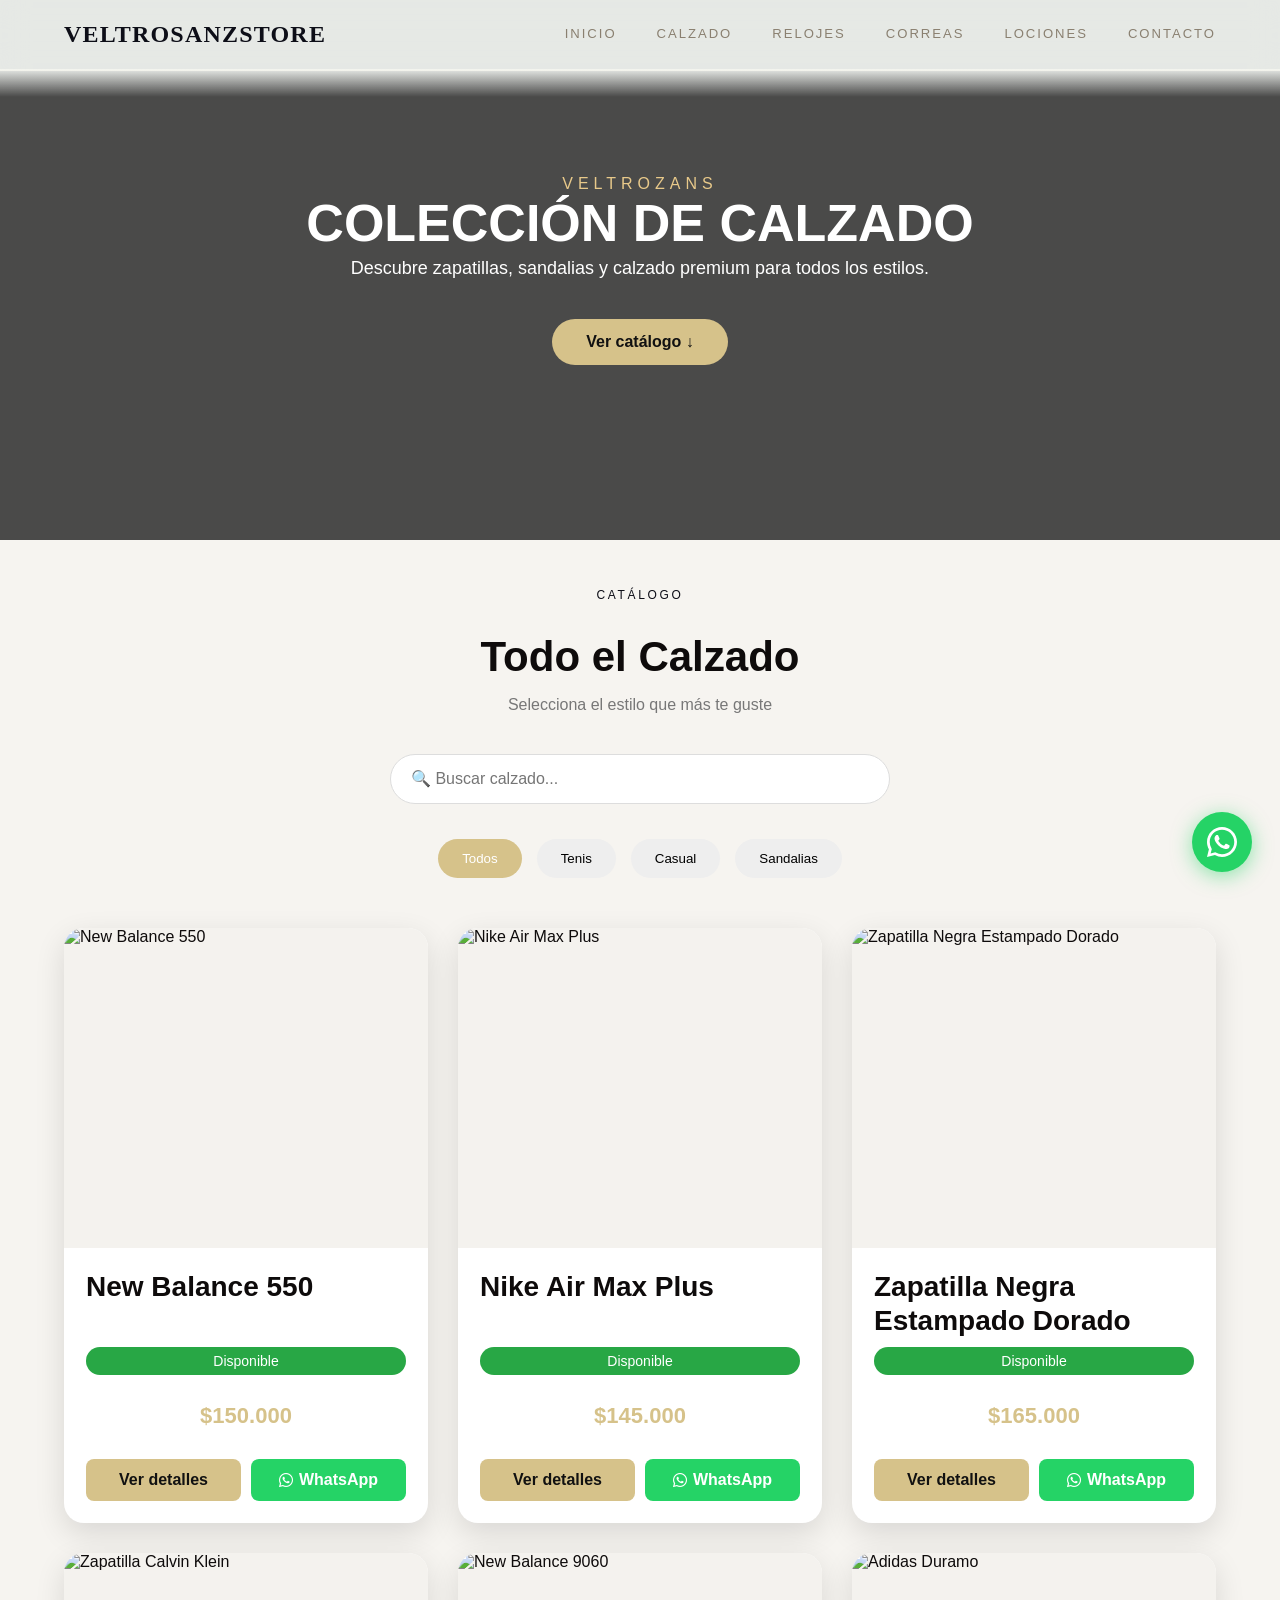
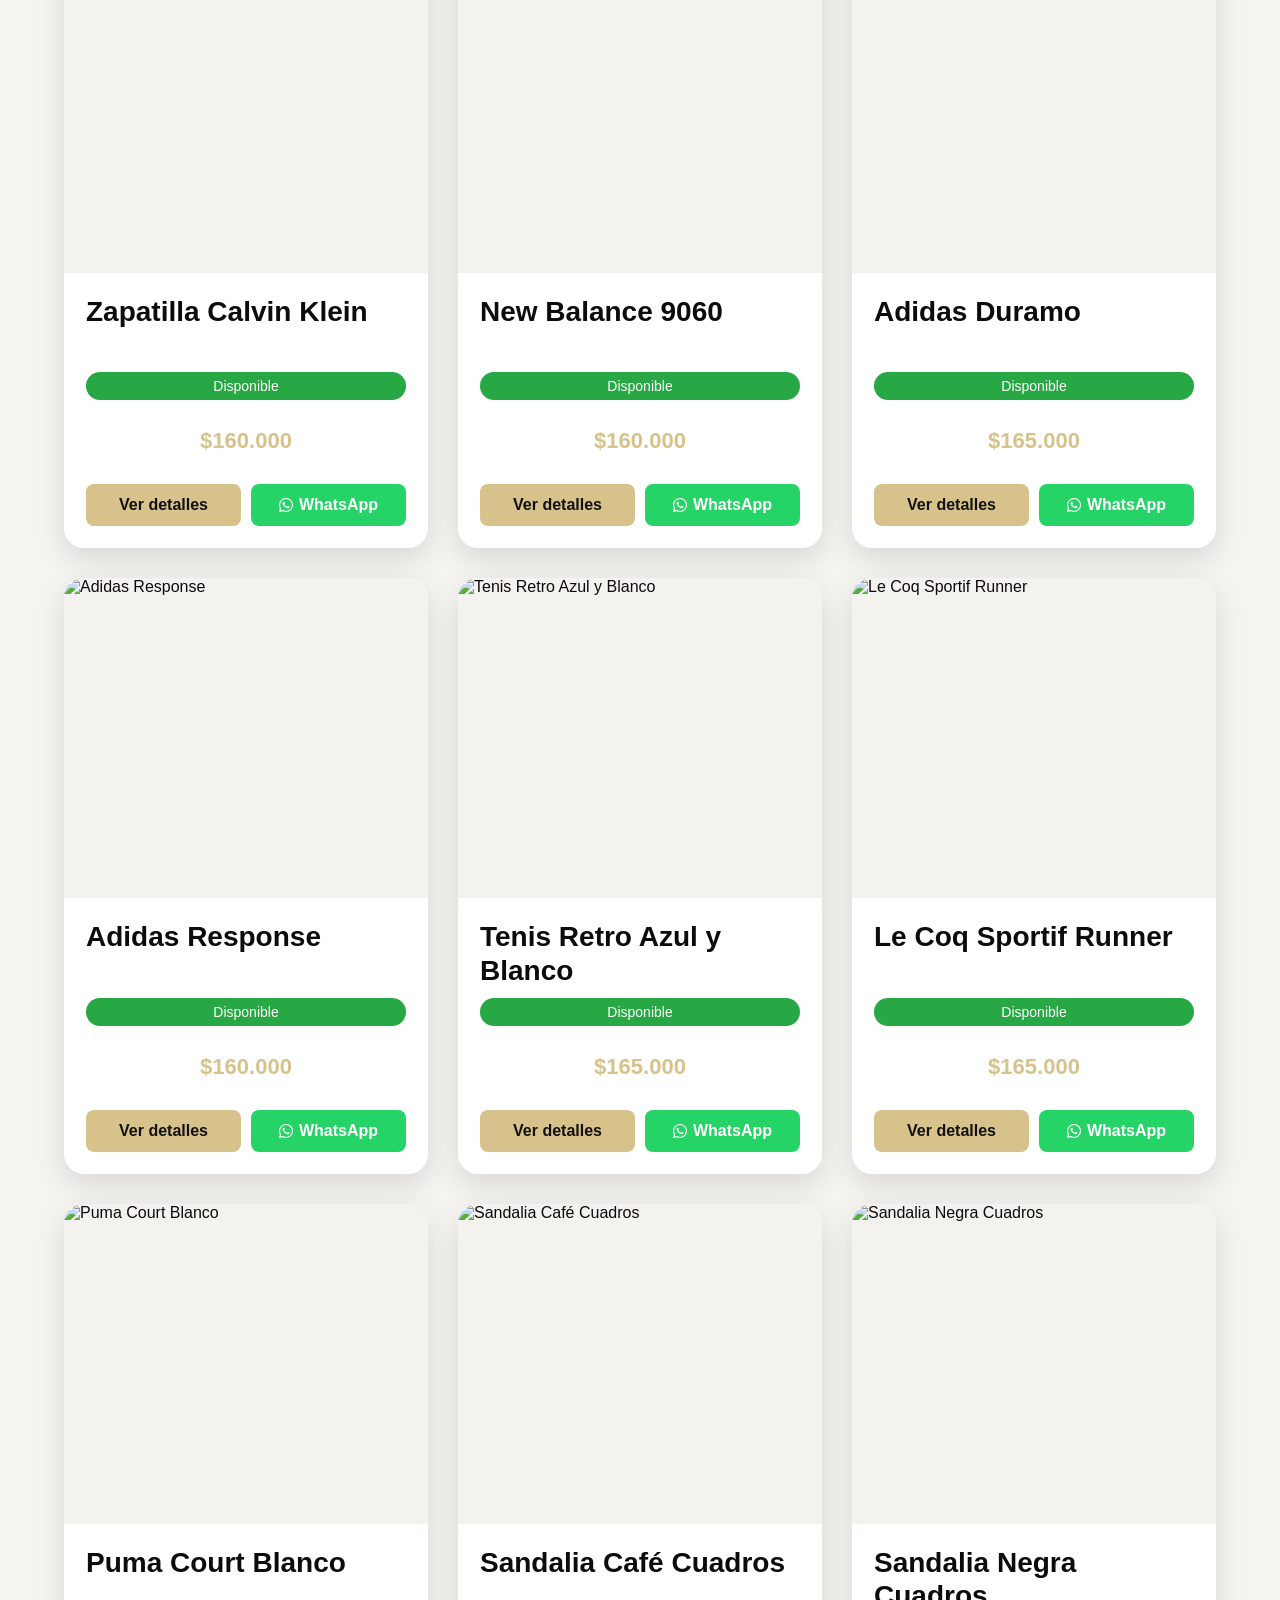
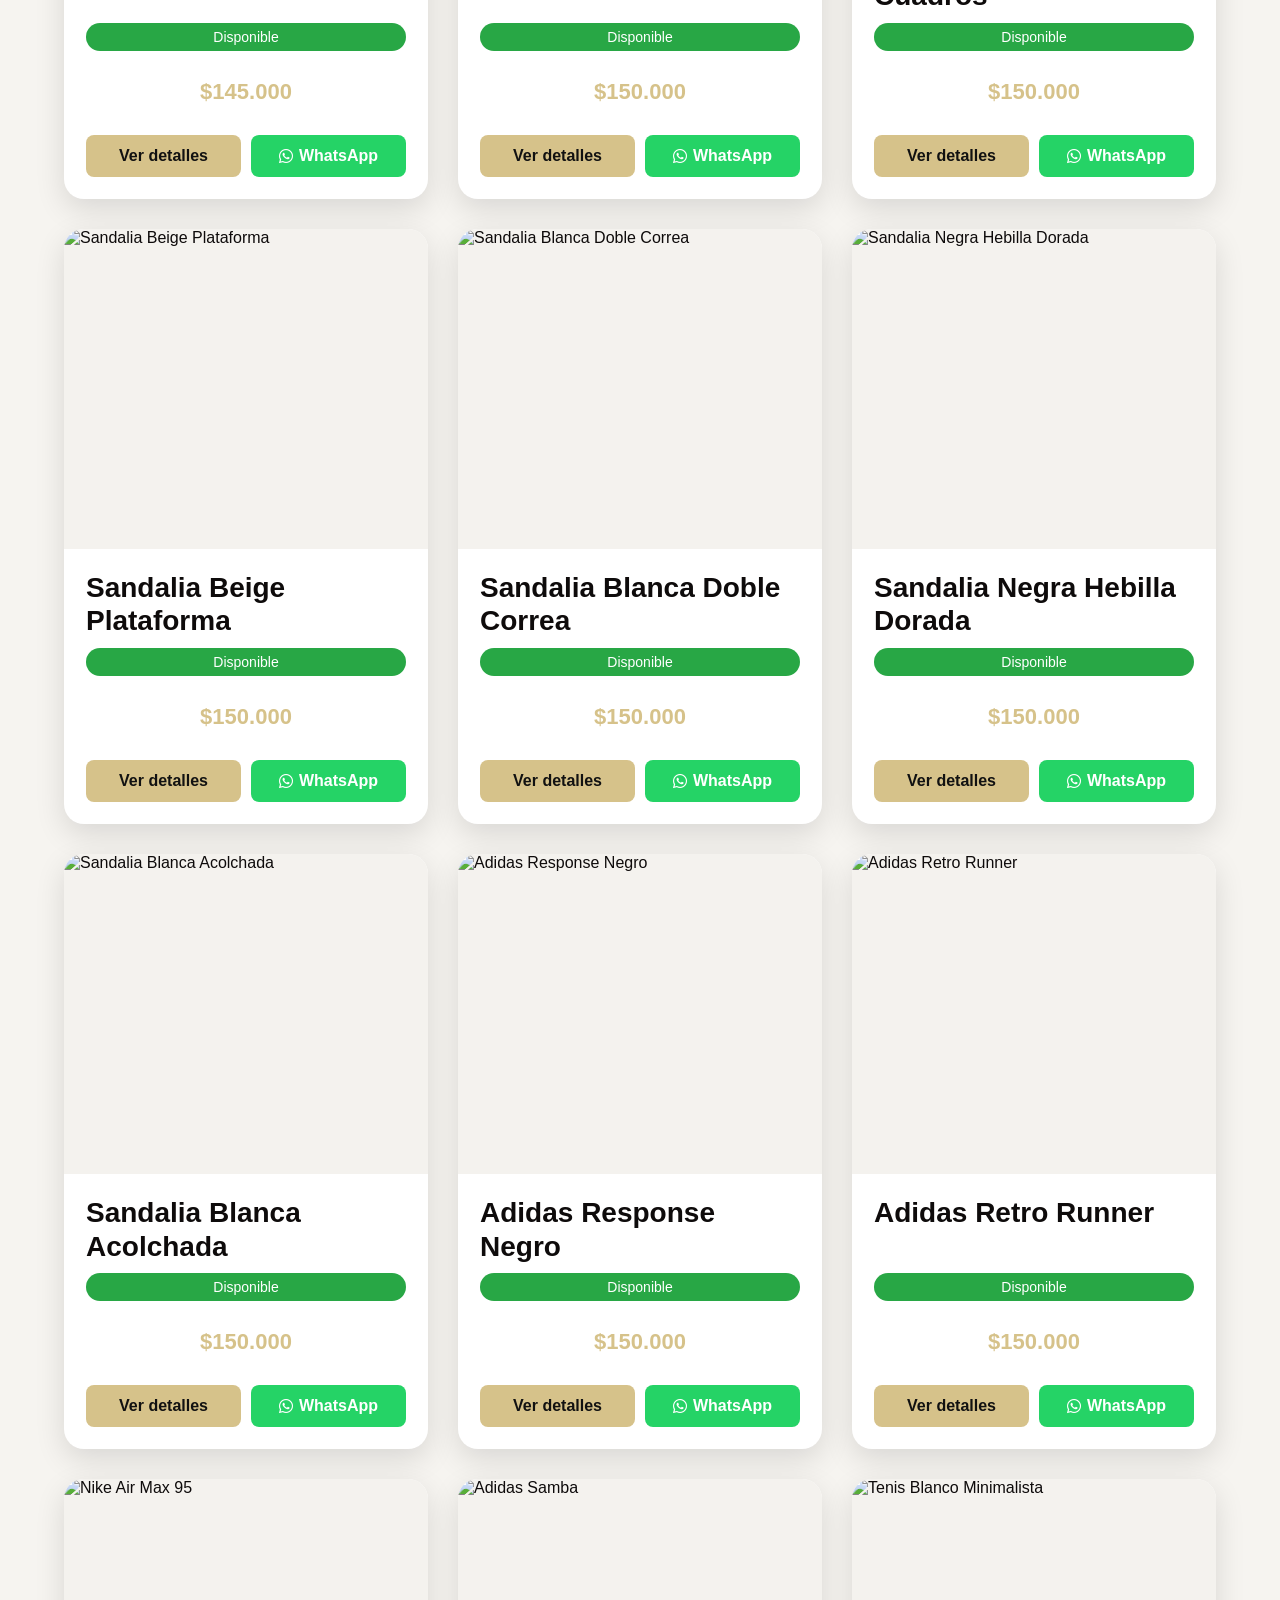
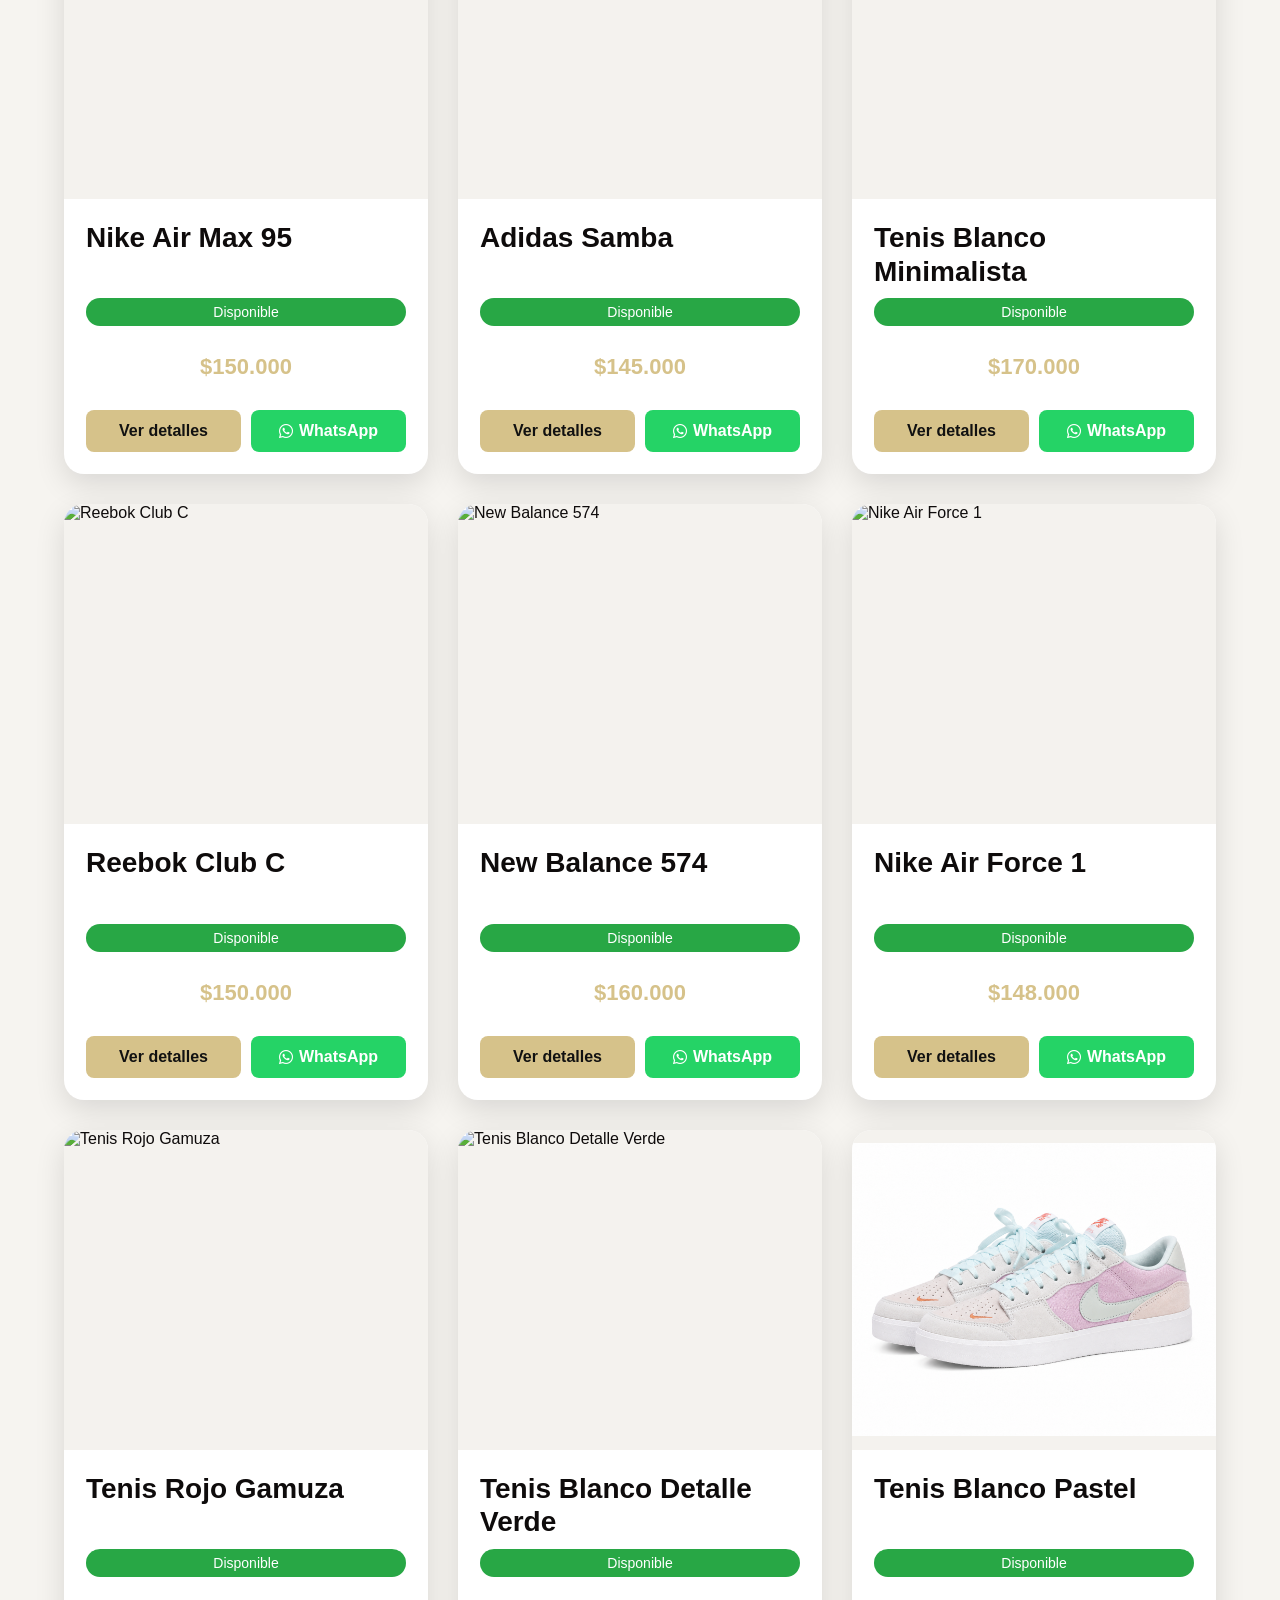
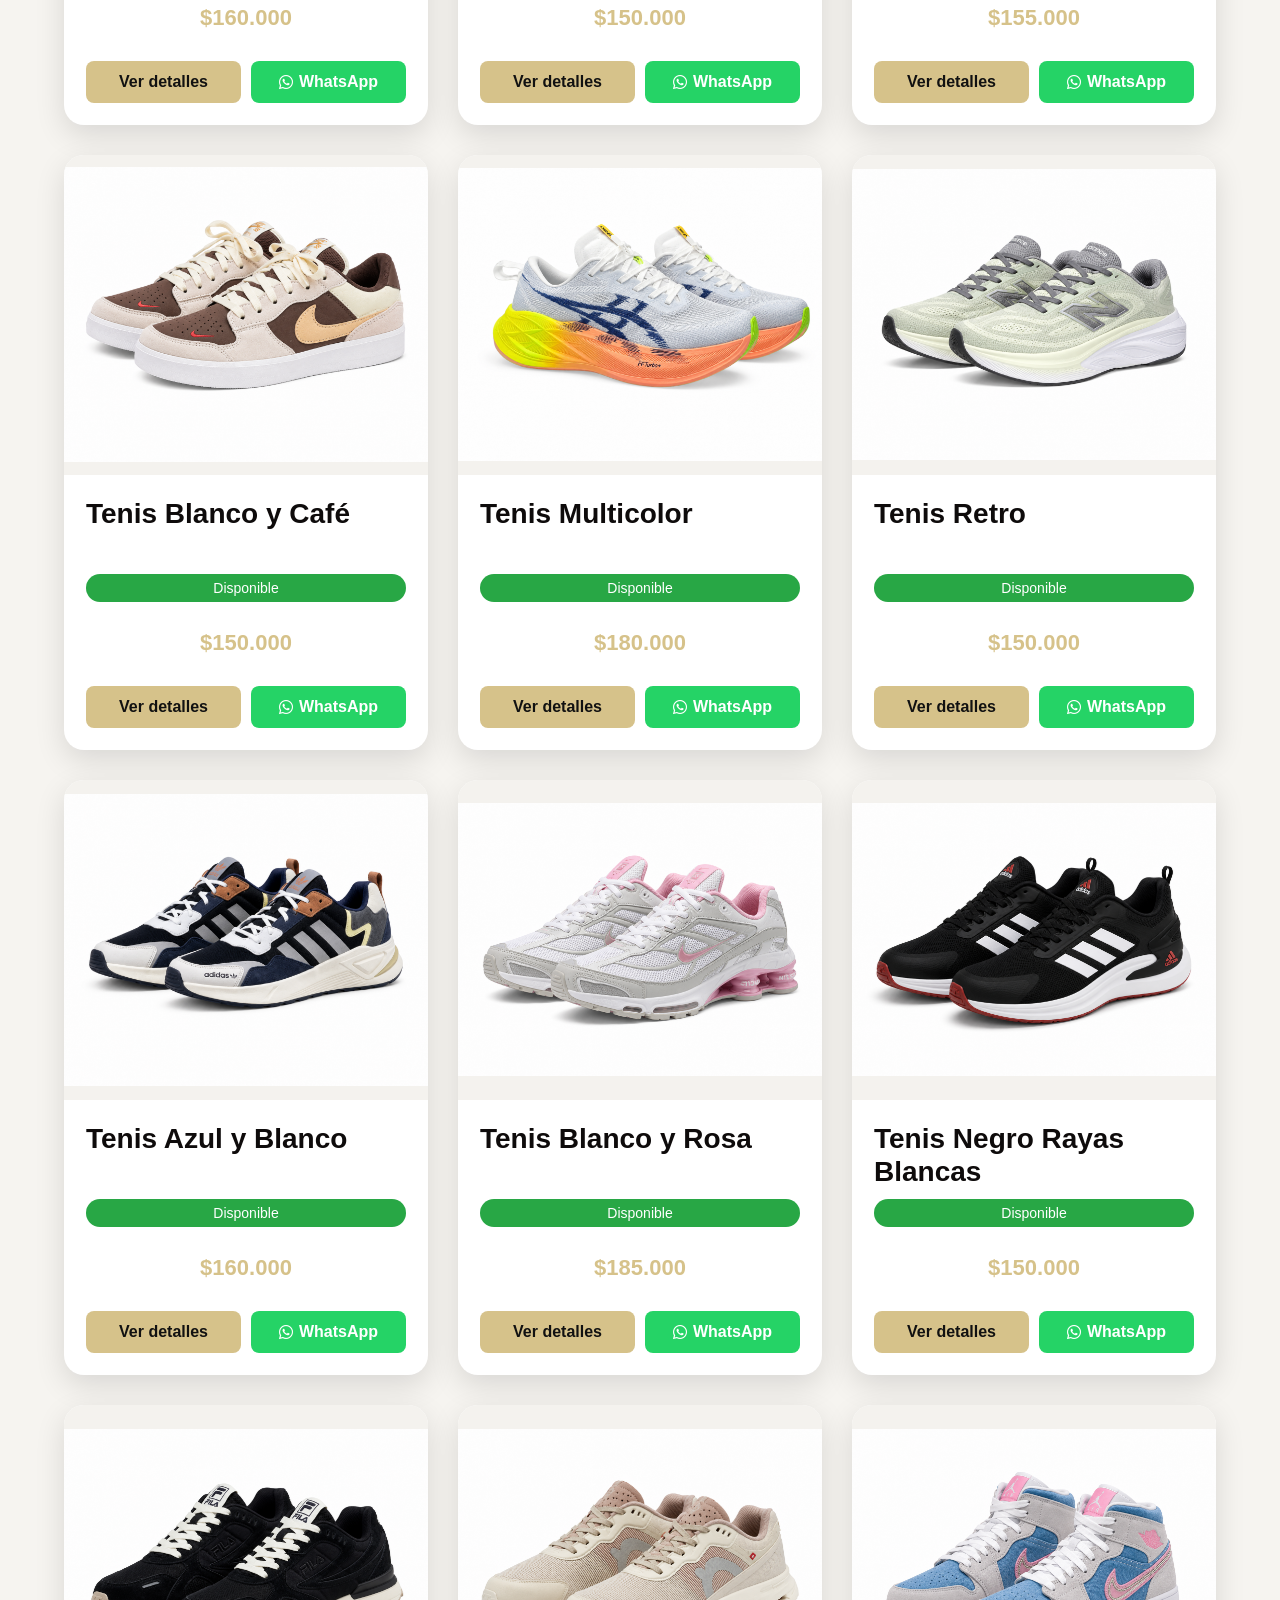
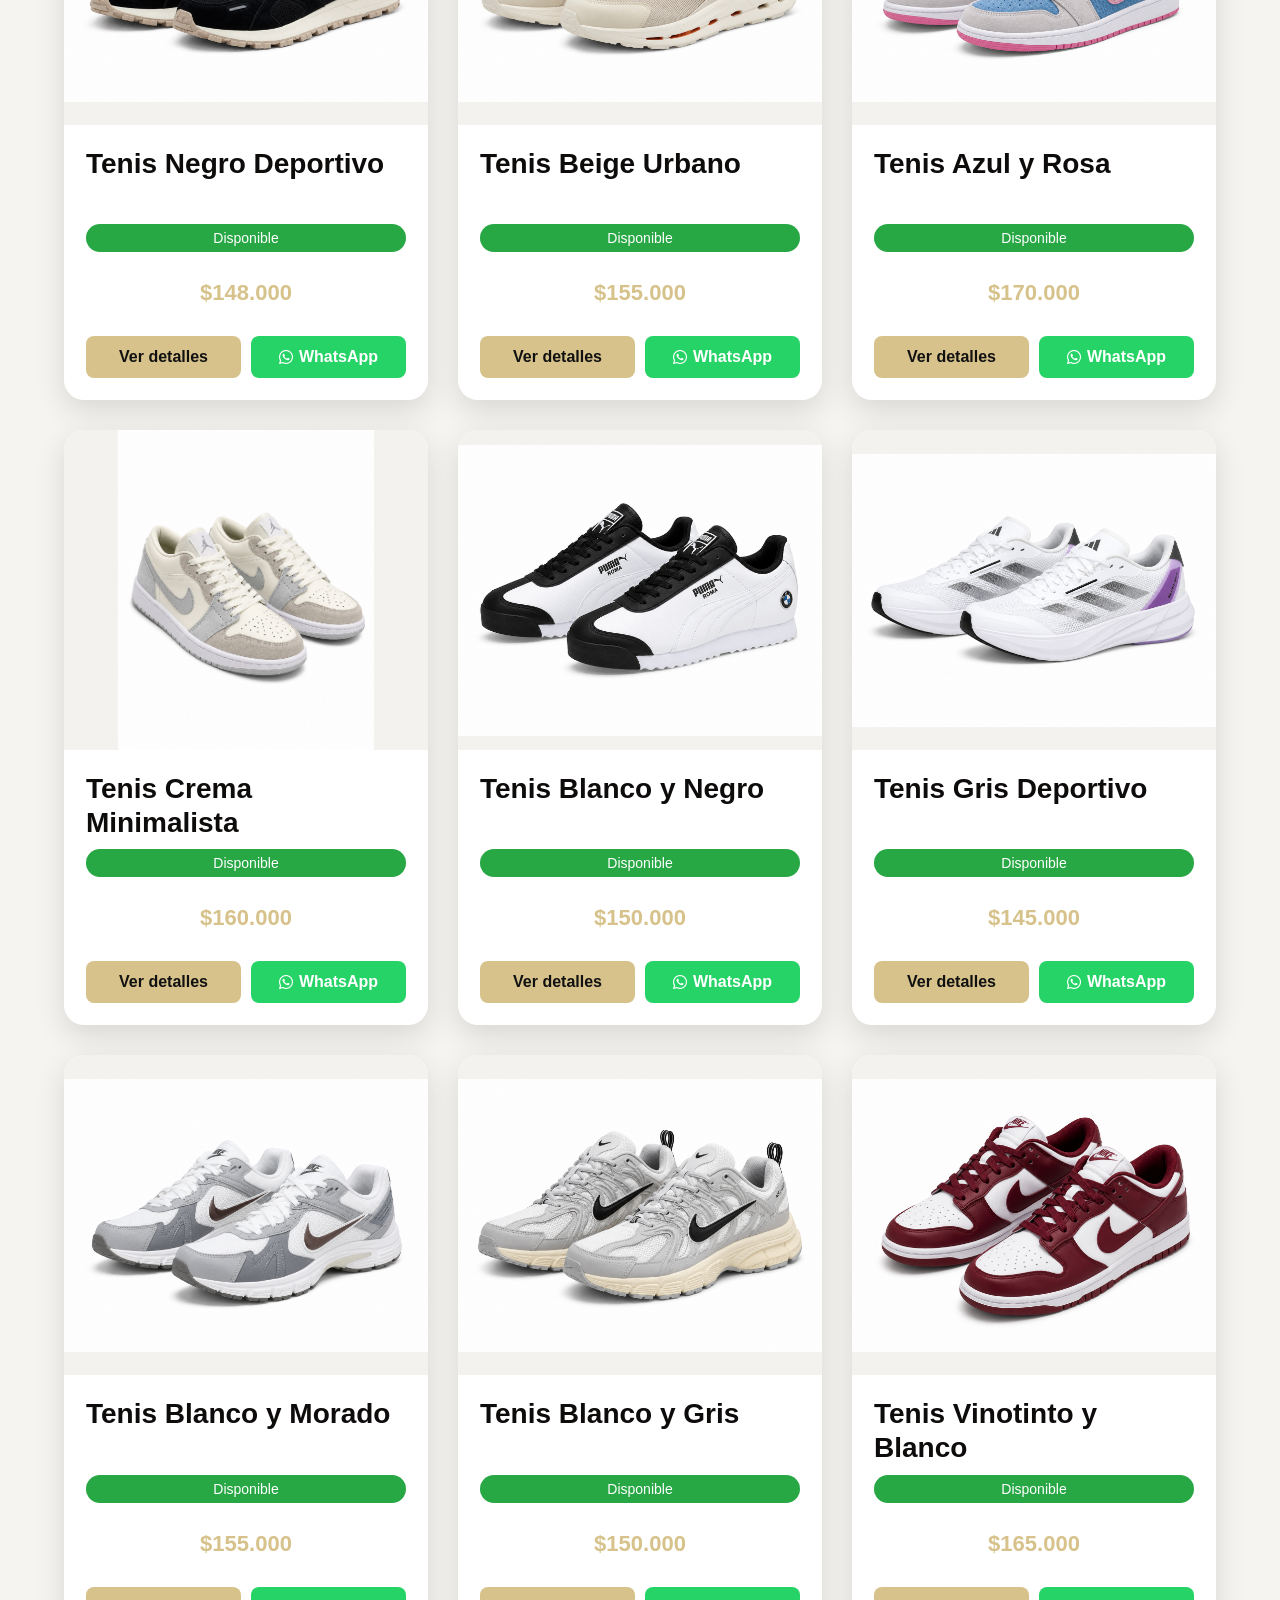
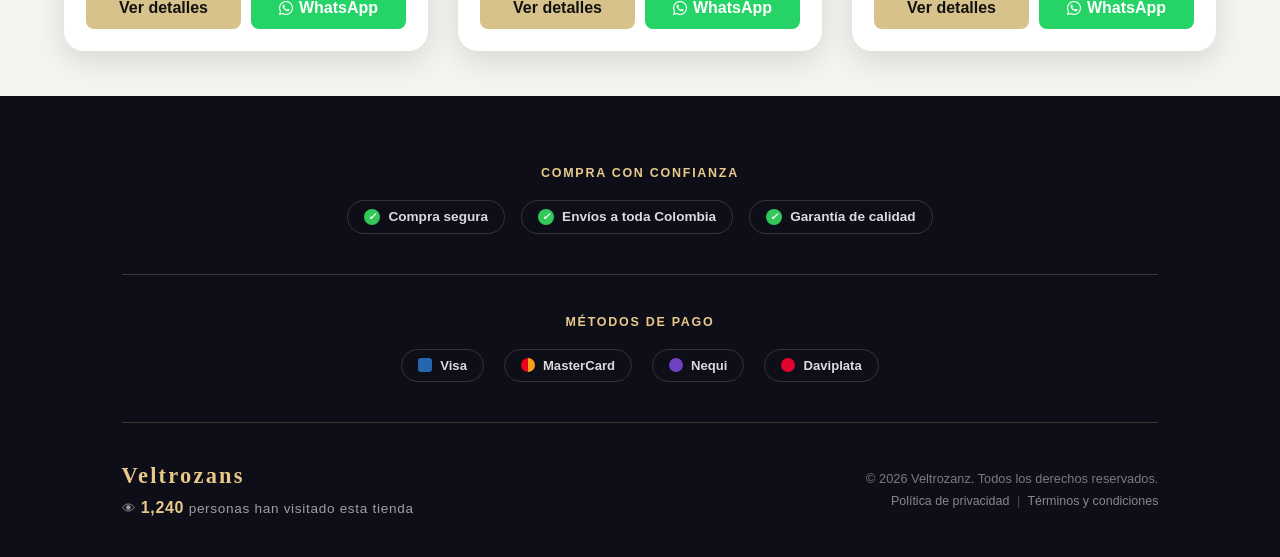
==== commit ed06b2a9: "menu con enlace en todas las paginas" ====
--- a/calzado.html
+++ b/calzado.html
@@ -19,6 +19,8 @@
                 <li><a href="index.html">Inicio</a></li>
                 <li><a href="calzado.html" class="active">Calzado</a></li>
                 <li><a href="relojes.html">Relojes</a></li>
+                <li><a href="correas.html">Correas</a></li>
+
                 <li><a href="lociones.html">Lociones</a></li>
                 <li><a href="https://wa.me/573118378752" target="_blank">Contacto</a></li>
             </ul>
@@ -95,7 +97,9 @@
                 <div class="footer-bottom-right">
                     <p>&copy; 2026 Veltrozanz. Todos los derechos reservados.</p>
                     <div class="footer-legal">
-                        <a href="politica-privacidad.html">Política de privacidad</a> <span class="footer-legal-sep">|</span> <a href="terminos-condiciones.html">Términos y condiciones</a>
+                        <a href="politica-privacidad.html">Política de privacidad</a> <span
+                            class="footer-legal-sep">|</span> <a href="terminos-condiciones.html">Términos y
+                            condiciones</a>
                     </div>
                 </div>
             </div>
@@ -105,17 +109,21 @@
 
     <!-- ===== BOTÓN VOLVER ARRIBA ===== -->
     <button id="back-to-top" class="back-to-top" aria-label="Volver arriba">
-        <svg viewBox="0 0 24 24" width="22" height="22" fill="none" stroke="currentColor" stroke-width="2.5" stroke-linecap="round" stroke-linejoin="round">
+        <svg viewBox="0 0 24 24" width="22" height="22" fill="none" stroke="currentColor" stroke-width="2.5"
+            stroke-linecap="round" stroke-linejoin="round">
             <path d="M12 19V5" />
             <path d="M5 12l7-7 7 7" />
         </svg>
     </button>
 
     <!-- ===== BOTÓN FLOTANTE WHATSAPP ===== -->
-    <a href="https://wa.me/573118378752?text=%C2%A1Hola%21%20Estoy%20interesado%20en%20sus%20productos%20%F0%9F%98%8A" target="_blank" class="whatsapp-float" aria-label="WhatsApp">
+    <a href="https://wa.me/573118378752?text=%C2%A1Hola%21%20Estoy%20interesado%20en%20sus%20productos%20%F0%9F%98%8A"
+        target="_blank" class="whatsapp-float" aria-label="WhatsApp">
         <svg viewBox="0 0 24 24" width="30" height="30" fill="white">
-            <path d="M17.472 14.382c-.297-.149-1.758-.867-2.03-.967-.273-.099-.471-.148-.67.15-.197.297-.767.966-.94 1.164-.173.199-.347.223-.644.075-.297-.15-1.255-.463-2.39-1.475-.883-.788-1.48-1.761-1.653-2.059-.173-.297-.018-.458.13-.606.134-.133.298-.347.446-.52.149-.174.198-.298.298-.497.099-.198.05-.371-.025-.52-.075-.149-.669-1.612-.916-2.207-.242-.579-.487-.5-.669-.51-.173-.008-.371-.01-.57-.01-.198 0-.52.074-.792.372-.272.297-1.04 1.016-1.04 2.479 0 1.462 1.065 2.875 1.213 3.074.149.198 2.096 3.2 5.077 4.487.709.306 1.262.489 1.694.625.712.227 1.36.195 1.871.118.571-.085 1.758-.719 2.006-1.413.248-.694.248-1.289.173-1.413-.074-.124-.272-.198-.57-.347z"/>
-            <path d="M12 0C5.373 0 0 5.373 0 12c0 2.126.555 4.121 1.526 5.853L0 24l6.335-1.502A11.945 11.945 0 0012 24c6.627 0 12-5.373 12-12S18.627 0 12 0zm0 21.818a9.814 9.814 0 01-5.006-1.369l-.359-.214-3.727.884.934-3.614-.235-.372A9.817 9.817 0 012.182 12C2.182 6.57 6.57 2.182 12 2.182S21.818 6.57 21.818 12 17.43 21.818 12 21.818z"/>
+            <path
+                d="M17.472 14.382c-.297-.149-1.758-.867-2.03-.967-.273-.099-.471-.148-.67.15-.197.297-.767.966-.94 1.164-.173.199-.347.223-.644.075-.297-.15-1.255-.463-2.39-1.475-.883-.788-1.48-1.761-1.653-2.059-.173-.297-.018-.458.13-.606.134-.133.298-.347.446-.52.149-.174.198-.298.298-.497.099-.198.05-.371-.025-.52-.075-.149-.669-1.612-.916-2.207-.242-.579-.487-.5-.669-.51-.173-.008-.371-.01-.57-.01-.198 0-.52.074-.792.372-.272.297-1.04 1.016-1.04 2.479 0 1.462 1.065 2.875 1.213 3.074.149.198 2.096 3.2 5.077 4.487.709.306 1.262.489 1.694.625.712.227 1.36.195 1.871.118.571-.085 1.758-.719 2.006-1.413.248-.694.248-1.289.173-1.413-.074-.124-.272-.198-.57-.347z" />
+            <path
+                d="M12 0C5.373 0 0 5.373 0 12c0 2.126.555 4.121 1.526 5.853L0 24l6.335-1.502A11.945 11.945 0 0012 24c6.627 0 12-5.373 12-12S18.627 0 12 0zm0 21.818a9.814 9.814 0 01-5.006-1.369l-.359-.214-3.727.884.934-3.614-.235-.372A9.817 9.817 0 012.182 12C2.182 6.57 6.57 2.182 12 2.182S21.818 6.57 21.818 12 17.43 21.818 12 21.818z" />
         </svg>
     </a>
 
--- a/style.css
+++ b/style.css
@@ -121,6 +121,18 @@
     min-width: 0;
 }
 
+/* Degradado de transición hacia lo que venga debajo del navbar */
+.navbar-wrapper::after {
+    content: "";
+    position: absolute;
+    left: 0;
+    right: 0;
+    bottom: -28px;
+    height: 28px;
+    background: linear-gradient(to bottom, rgba(244, 247, 244, 0.92), transparent);
+    pointer-events: none;
+}
+
 .logo {
     font-family: var(--font-display);
     font-size: 1.5rem;
@@ -128,6 +140,27 @@
     color: var(--color-accent);
     letter-spacing: 0.05em;
     z-index: 101;
+    display: flex;
+    flex-direction: column;
+    line-height: 1.2;
+}
+
+.logo-title {
+    display: inline-block;
+}
+
+.logo-accent {
+    color: var(--color-accent-light);
+}
+
+.logo-tagline {
+    font-family: var(--font-body);
+    font-size: 0.6rem;
+    font-weight: 400;
+    letter-spacing: 0.2em;
+    text-transform: uppercase;
+    color: var(--color-text-muted);
+    margin-top: 4px;
 }
 
 .navbar {
@@ -186,7 +219,12 @@
         HERO
 ===========================*/
 
-.header {
+/* FIX: el index usa <section class="hero">, pero antes el estilo del hero
+   estaba escrito para .header (que ningún HTML usa). Por eso al entrar la
+   portada se veía vacía. Se aplican ambos selectores para que funcione. */
+.header,
+.hero {
+    position: relative;
     width: 100%;
     min-height: 100vh;
     display: flex;
@@ -194,10 +232,18 @@
     align-items: flex-start;
     background:
         linear-gradient(rgba(0, 0, 0, .55), rgba(0, 0, 0, .55)),
-        url(images/imagenes/fondo.jpg);
+        url("images/imagenes/fondo.jpg");
     background-size: cover;
     background-position: center;
     background-repeat: no-repeat;
+    background-color: var(--color-accent); /* respaldo si la foto no carga */
+}
+
+/* Capa opcional encima del fondo del hero */
+.hero-overlay {
+    position: absolute;
+    inset: 0;
+    pointer-events: none;
 }
 
 /* FIX: antes .hero-content tenía min-height:100vh y justify-content:flex-start,
@@ -1097,181 +1143,12 @@
 }
 
 /*==============================
-    PROMOCIONES Y COMBOS
+    NUESTRA COLECCIÓN
 ==============================*/
-
-.promos {
-    padding: 100px 5%;
-    background: var(--color-bg);
-    text-align: center;
-}
-
-.promos-container {
-    text-align: center;
-}
-
-.promos .section-label {
-    color: var(--color-accent);
-}
-
-.promos h2 {
-    font-family: var(--font-display);
-    font-size: clamp(2rem, 4vw, 3.2rem);
-    font-weight: 700;
-    margin-bottom: 48px;
-    line-height: 1.15;
-}
-
-.promos-slider {
-    position: relative;
-    max-width: 900px;
-    margin: 0 auto;
-}
-
-.promo-track {
-    position: relative;
-    width: 100%;
-    height: 280px;
-}
-
-.promo-slide {
-    position: absolute;
-    inset: 0;
-    background: var(--color-accent);
-    color: #fff;
-    border-radius: 20px;
-    padding: 36px 90px;
-    display: flex;
-    flex-direction: column;
-    align-items: center;
-    justify-content: center;
-    text-align: center;
-    opacity: 0;
-    pointer-events: none;
-    transition: opacity 0.6s ease, transform 0.6s ease;
-    transform: translateY(12px);
-}
-
-.promo-slide.promo-activa {
-    opacity: 1;
-    pointer-events: auto;
-    transform: translateY(0);
-}
-
-.promo-tag {
-    display: inline-block;
-    background: var(--color-accent-light);
-    color: var(--color-accent);
-    font-size: 0.72rem;
-    font-weight: 700;
-    letter-spacing: 0.12em;
-    text-transform: uppercase;
-    padding: 4px 14px;
-    border-radius: 20px;
-    margin-bottom: 14px;
-}
-
-.promo-slide h3 {
-    font-family: var(--font-display);
-    font-size: 1.6rem;
-    font-weight: 700;
-    margin-bottom: 10px;
-}
-
-.promo-slide p {
-    font-size: 0.92rem;
-    color: rgba(255, 255, 255, 0.75);
-    margin-bottom: 20px;
-    max-width: 420px;
-    line-height: 1.6;
-}
-
-.promo-arrow {
-    position: absolute;
-    top: 50%;
-    transform: translateY(-50%);
-    background: rgba(255, 255, 255, 0.08);
-    color: var(--color-accent-light);
-    border: 1px solid rgba(232, 201, 138, 0.4);
-    width: 42px;
-    height: 42px;
-    border-radius: 50%;
-    font-size: 1.3rem;
-    line-height: 1;
-    cursor: pointer;
-    display: flex;
-    align-items: center;
-    justify-content: center;
-    transition: var(--transition);
-    z-index: 2;
-}
-
-.promo-arrow-left {
-    left: 16px;
-}
-
-.promo-arrow-right {
-    right: 16px;
-}
-
-.promo-arrow:hover {
-    background: var(--color-accent-light);
-    color: var(--color-accent);
-    transform: translateY(-50%) scale(1.1);
-}
-
-.promo-dots {
-    margin-top: 28px;
-    display: flex;
-    justify-content: center;
-    gap: 10px;
-}
-
-.promo-dot {
-    width: 10px;
-    height: 10px;
-    border-radius: 50%;
-    background: var(--color-text-muted);
-    opacity: 0.5;
-    cursor: pointer;
-    border: none;
-    padding: 0;
-    transition: var(--transition);
-}
-
-.promo-dot.activa {
-    background: var(--color-accent-light);
-    width: 26px;
-    border-radius: 5px;
-    opacity: 1;
-}
-
-@media (max-width: 640px) {
-    .promo-track {
-        height: 340px;
-    }
-
-    .promo-slide {
-        padding: 28px 56px;
-    }
-
-    .promo-arrow {
-        width: 34px;
-        height: 34px;
-        font-size: 1.1rem;
-    }
-
-    .promo-arrow-left {
-        left: 8px;
-    }
-
-    .promo-arrow-right {
-        right: 8px;
-    }
-}
 
 /*==============================
     NUESTRA COLECCIÓN
+    Reemplaza el bloque con el mismo título en style.css
 ==============================*/
 
 .collection {
@@ -1300,16 +1177,17 @@
     margin-right: auto;
 }
 
+/* AQUÍ ESTÁ EL CAMBIO: antes repeat(3, 1fr), ahora repeat(2, 1fr) */
 .collection-grid {
     margin-top: 70px;
     display: grid;
-    grid-template-columns: repeat(3, 1fr);
+    grid-template-columns: repeat(2, 1fr);
     gap: 30px;
 }
 
 .collection-card {
     position: relative;
-    height: 420px;
+    height: 380px;
     border-radius: 18px;
     overflow: hidden;
     text-decoration: none;
@@ -1381,7 +1259,7 @@
 
     background:
         linear-gradient(rgba(0, 0, 0, .45), rgba(0, 0, 0, .45)),
-        url("images/calzado1.jpg");
+        url("images/imagenes calzado/calzado-01.jpg");
 
     background-size: cover;
 
@@ -1616,9 +1494,19 @@
 
 .producto-btns {
     display: flex;
+    align-items: center;
     gap: 10px;
     margin-top: auto;
     padding-top: 20px;
+}
+
+/* Precio centrado en su propia línea, arriba de los botones */
+.producto-precio-centrado {
+    text-align: center;
+    font-size: 22px;
+    font-weight: 700;
+    color: #d6c28a;
+    margin: 8px 0;
 }
 
 .producto-btns a {
@@ -1924,4 +1812,72 @@
     .productos-grid {
         grid-template-columns: 1fr;
     }
+}
+
+/* ===== SELECTOR DE COLORES (página de detalle) ===== */
+#colores-section {
+    margin: 24px 0 8px;
+}
+
+#colores-section h3 {
+    font-size: 1rem;
+    font-weight: 600;
+    color: var(--color-text);
+    margin-bottom: 12px;
+}
+
+#colores-section h3 #color-nombre {
+    color: var(--color-text-muted);
+    font-weight: 500;
+}
+
+.colores-group {
+    display: flex;
+    gap: 12px;
+    flex-wrap: wrap;
+}
+
+.color-btn {
+    width: 40px;
+    height: 40px;
+    border-radius: 50%;
+    border: 2px solid #ccc;
+    cursor: pointer;
+    padding: 0;
+    transition: transform .25s ease, box-shadow .25s ease, border-color .25s ease;
+    /* pequeño anillo interior blanco para separar el tono del borde */
+    box-shadow: inset 0 0 0 2px #fff;
+}
+
+.color-btn:hover {
+    transform: translateY(-3px);
+    box-shadow: inset 0 0 0 2px #fff, 0 8px 16px rgba(0, 0, 0, .18);
+}
+
+.color-btn.activa {
+    border-color: #d6c28a;
+    box-shadow: inset 0 0 0 2px #fff, 0 0 0 3px rgba(214, 194, 138, .55);
+}
+
+/* ===== BOTÓN "AVÍSAME CUANDO LLEGUE" (producto agotado) ===== */
+
+/* En la tarjeta del catálogo: reemplaza el verde de WhatsApp por gris */
+.producto-btns a.btn-wa-card.btn-aviso-card {
+    background: #6b7280;
+    color: #fff;
+}
+
+.producto-btns a.btn-wa-card.btn-aviso-card:hover {
+    background: #4b5563;
+    box-shadow: 0 10px 22px rgba(75, 85, 99, 0.4);
+}
+
+/* En la página de detalle: mismo estilo gris para el botón grande */
+.btn-whatsapp.btn-aviso {
+    background: #6b7280;
+}
+
+.btn-whatsapp.btn-aviso:hover {
+    background: #546070;
+    box-shadow: 0 12px 26px rgba(75, 85, 99, 0.45);
 }
